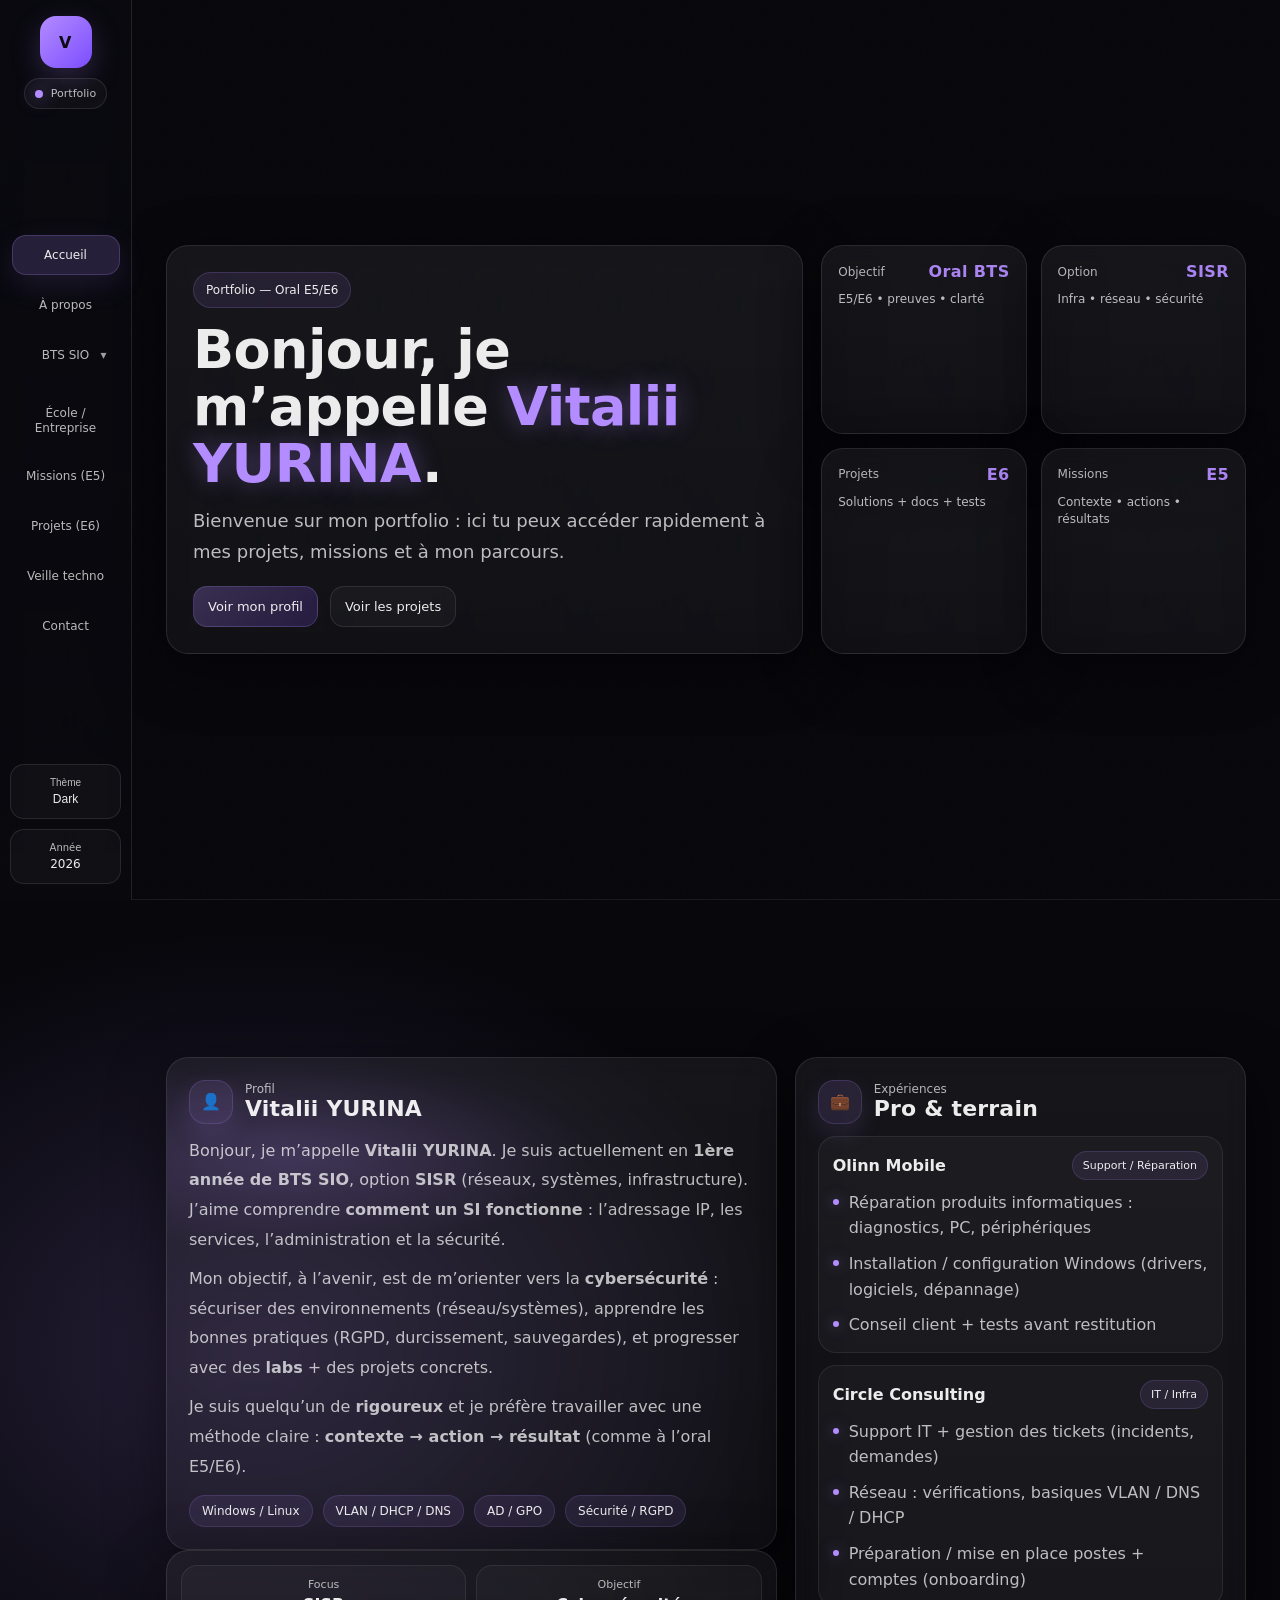
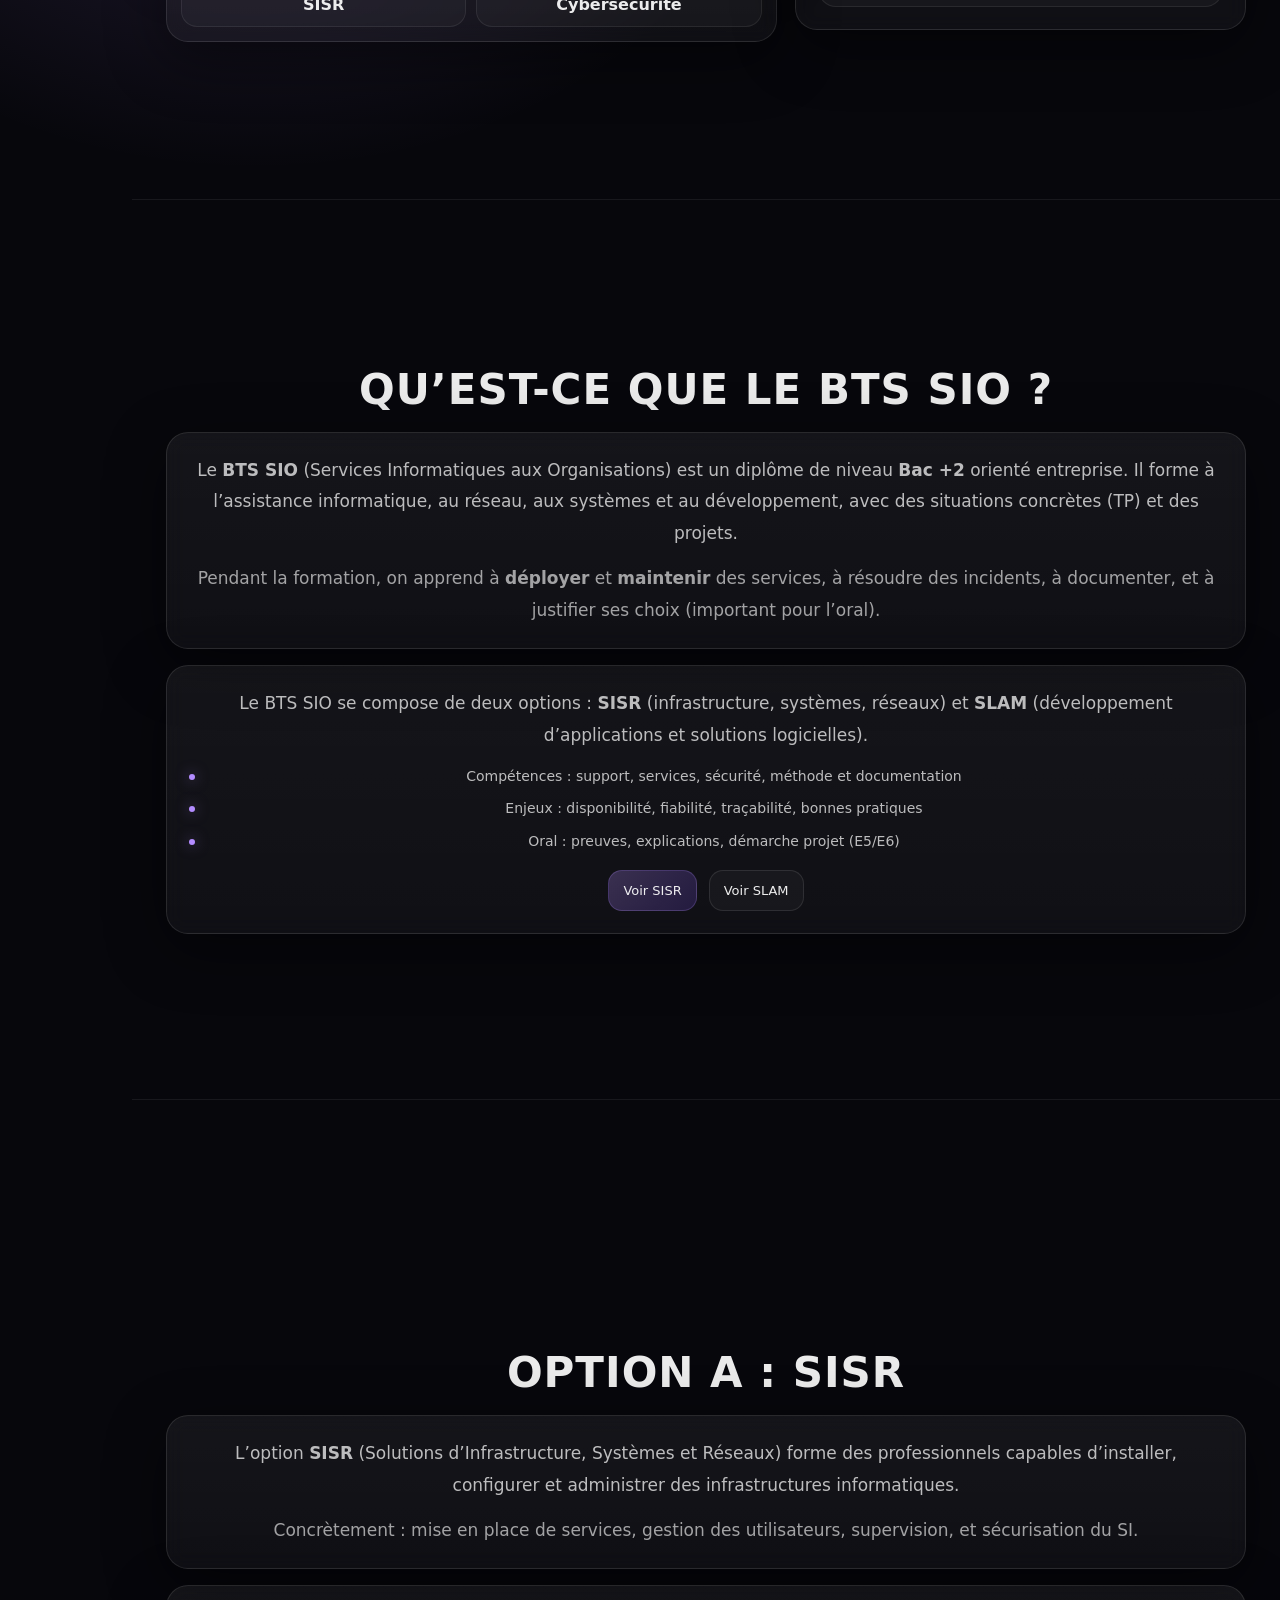
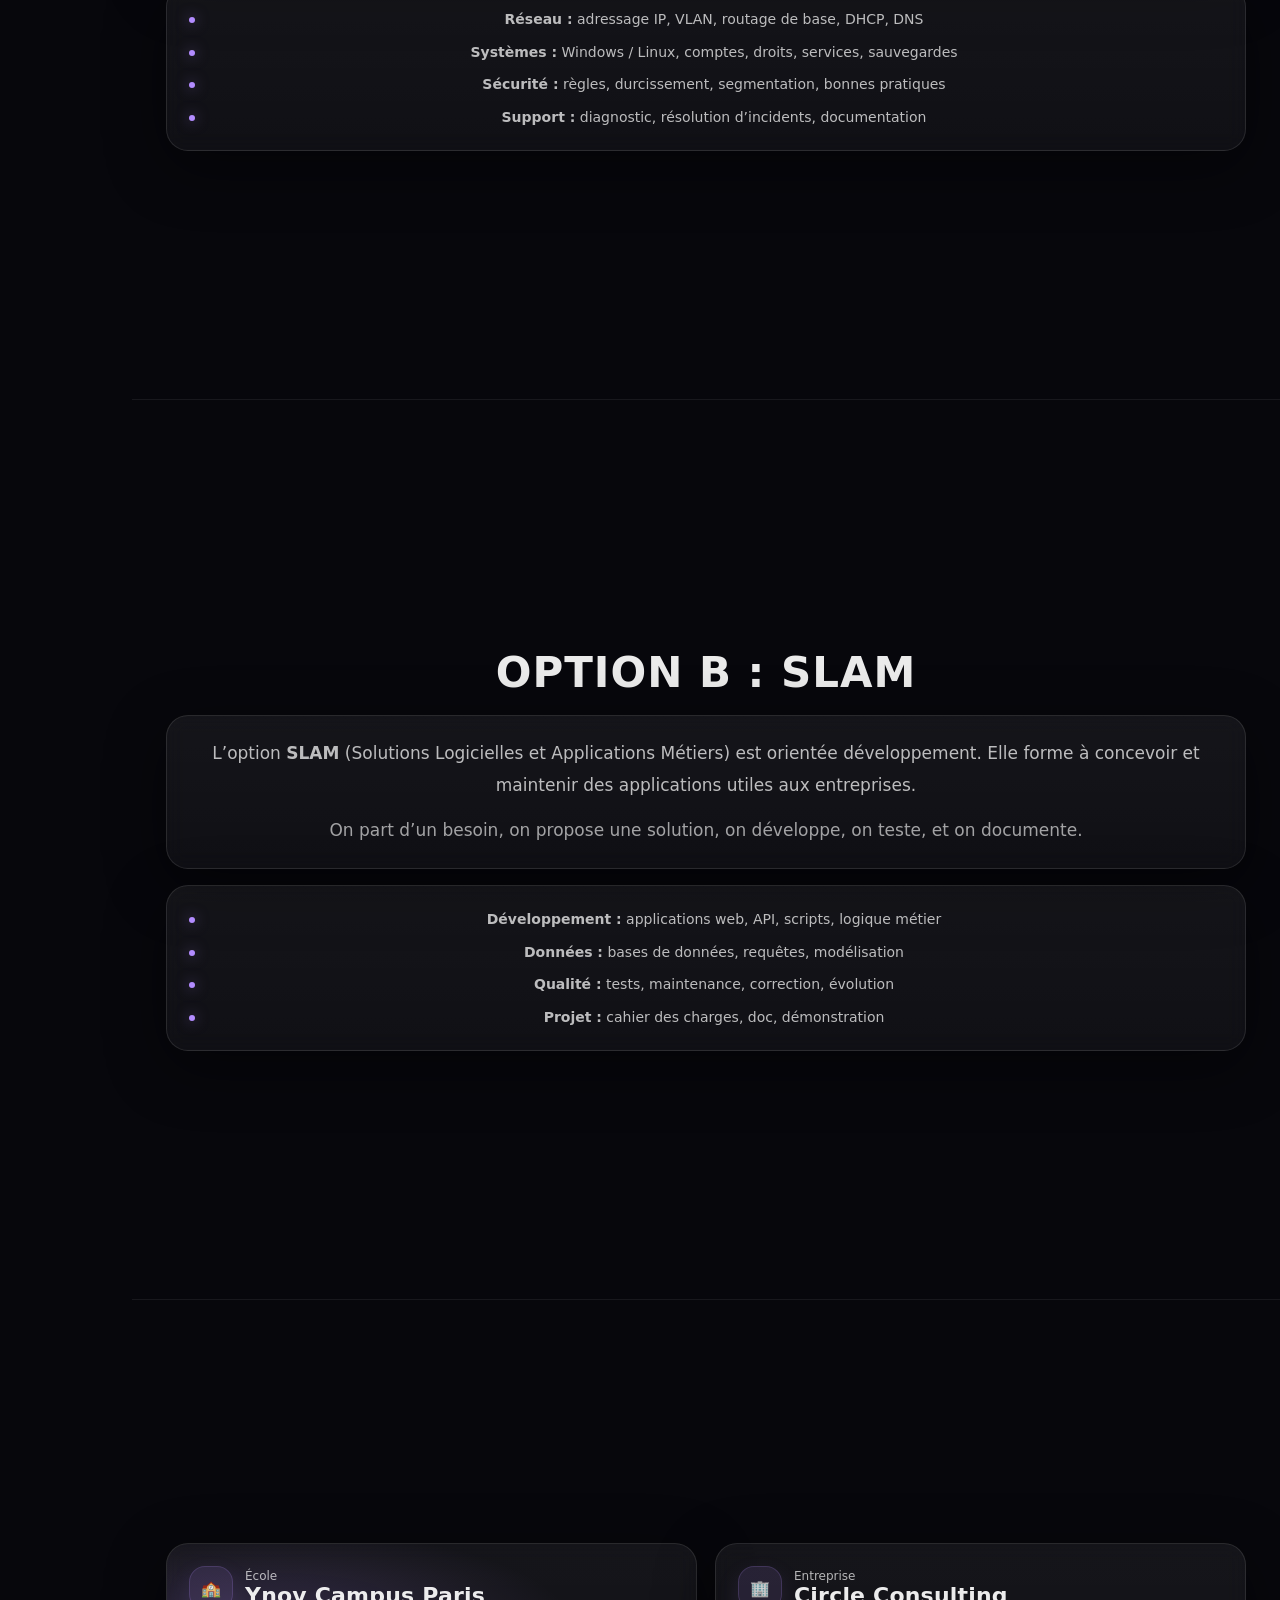
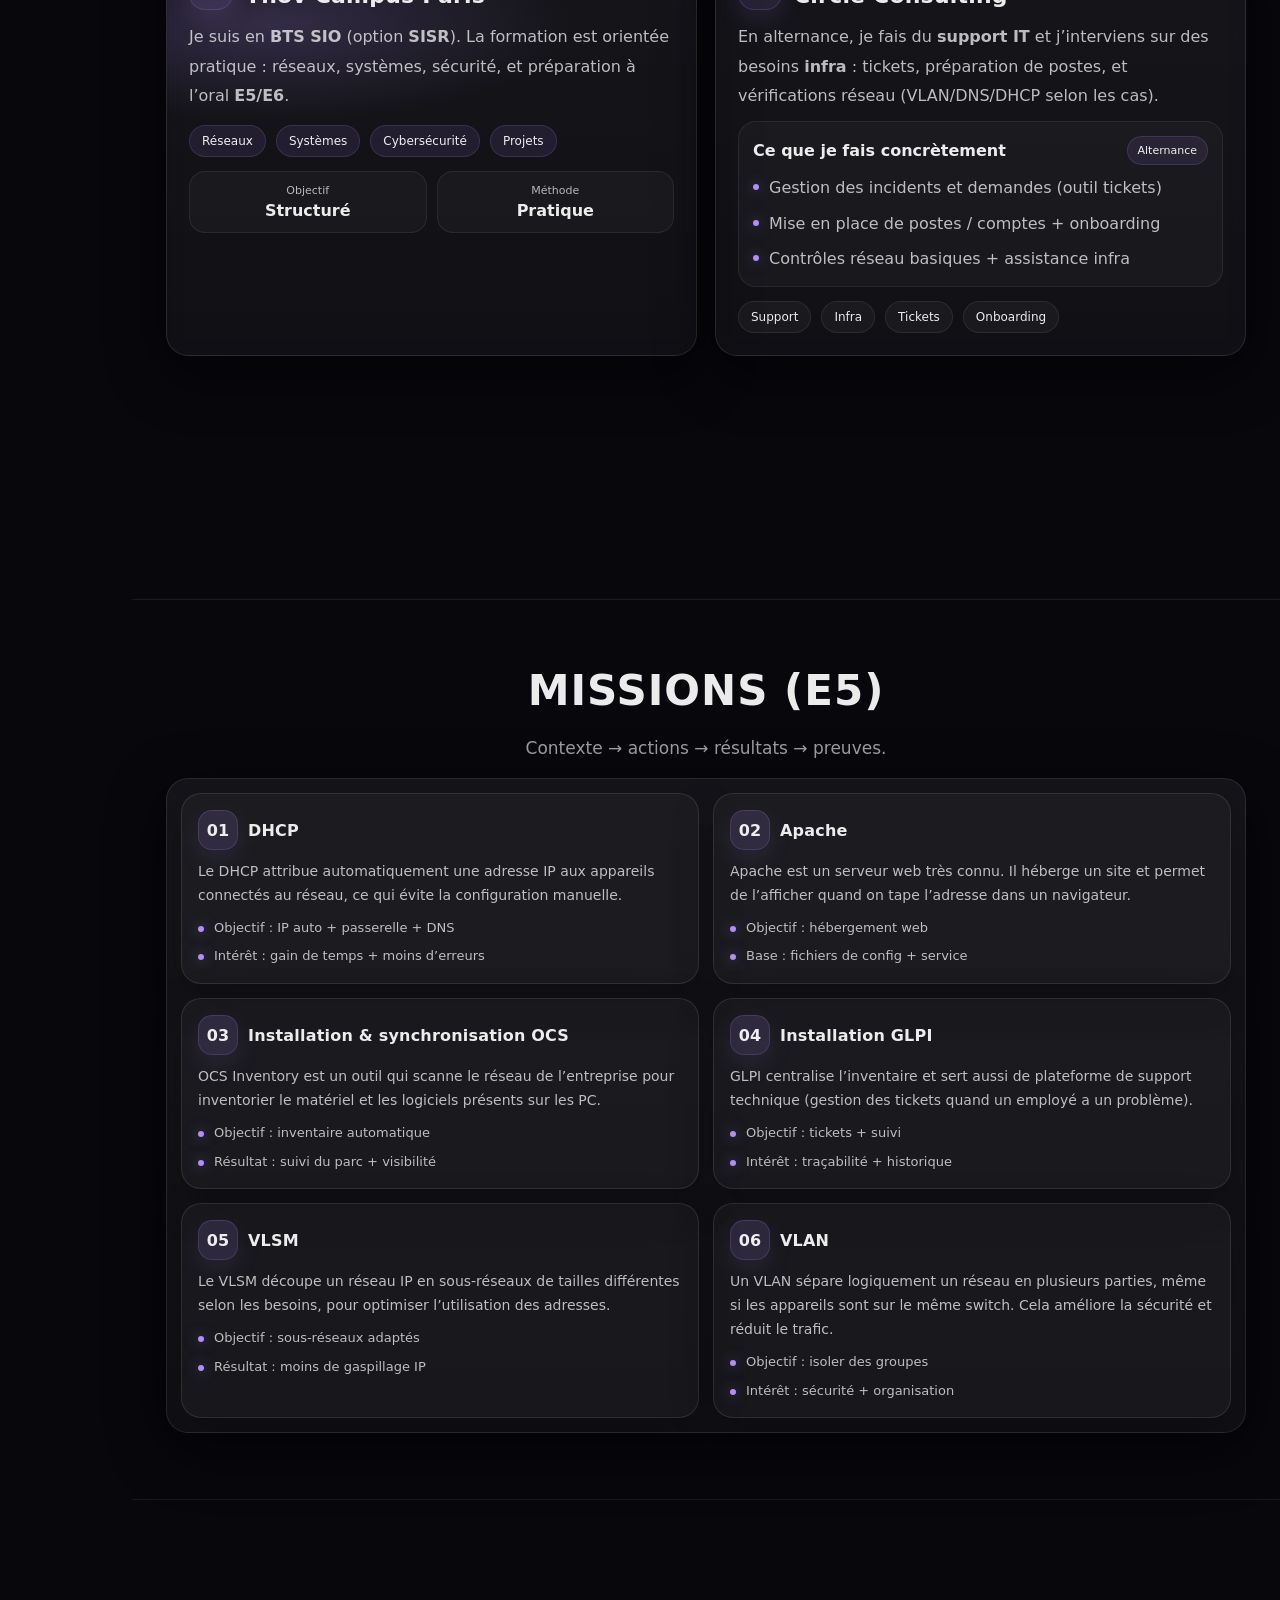
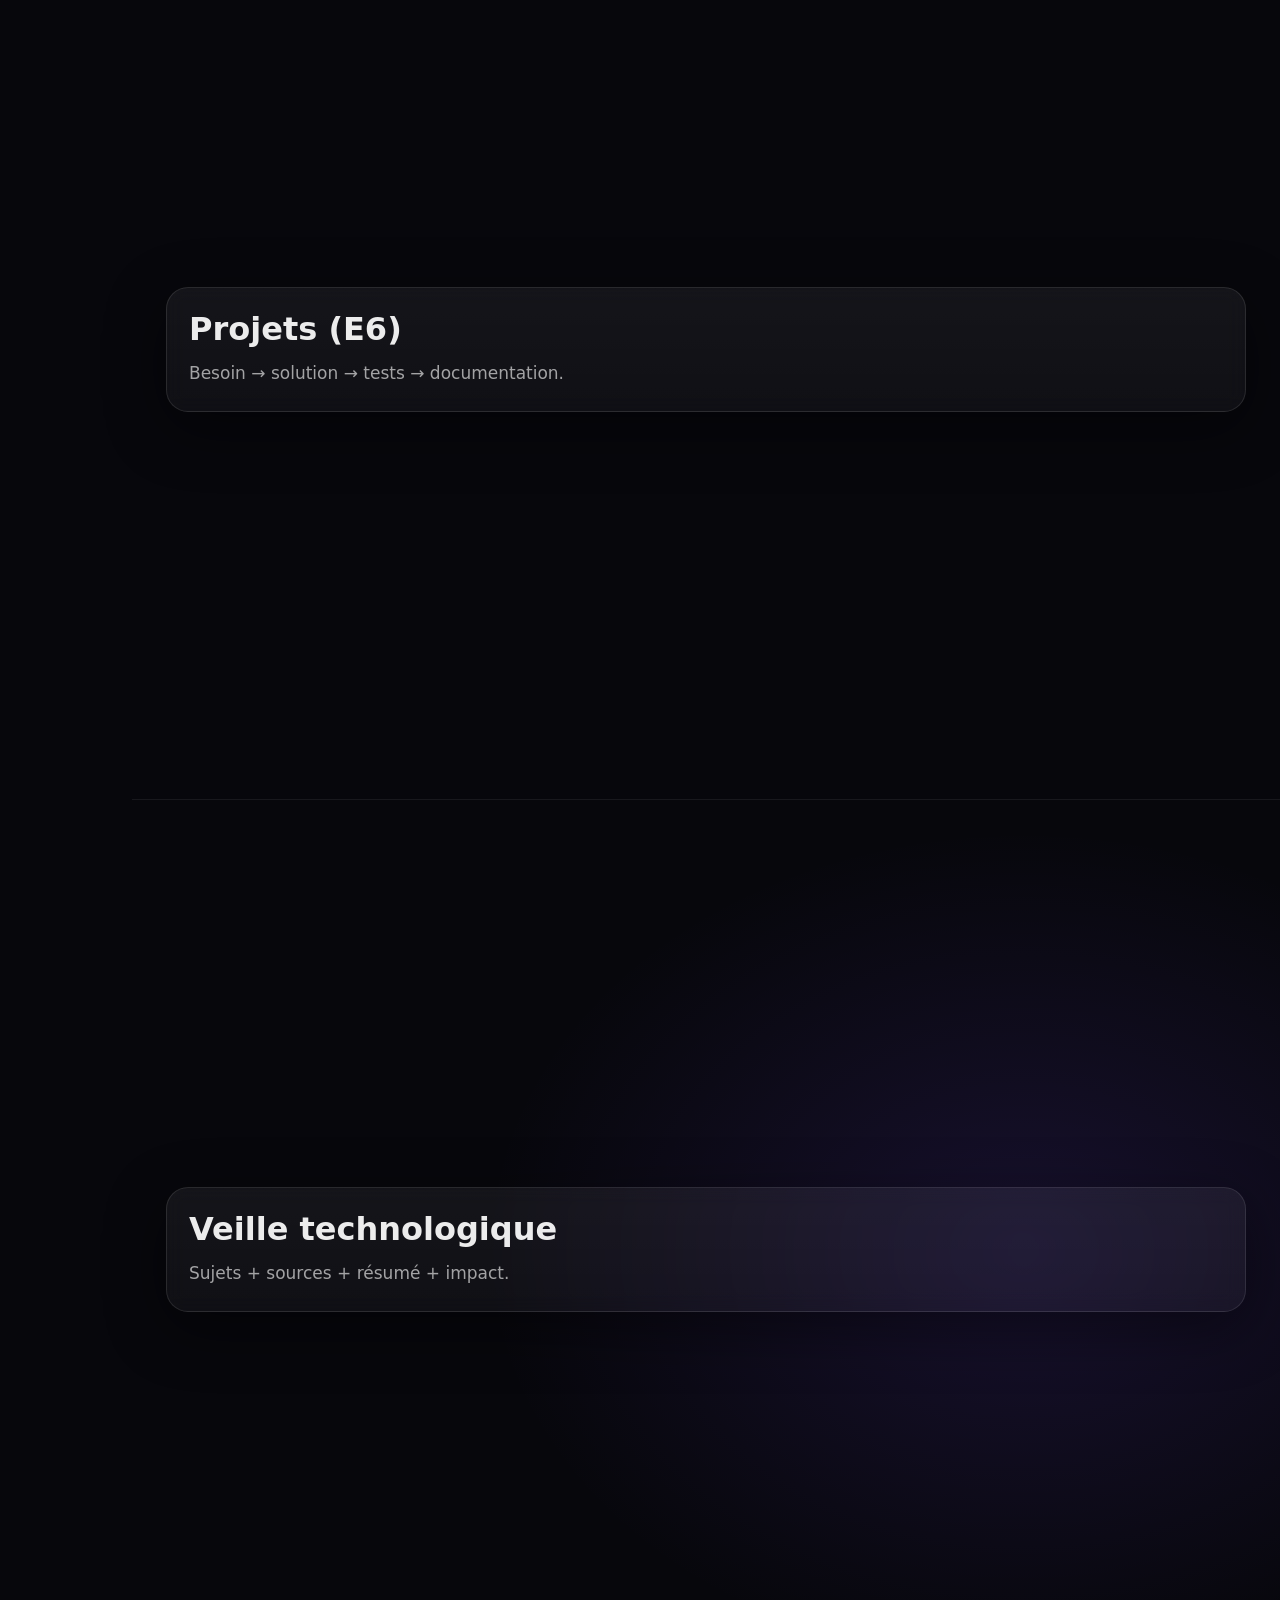
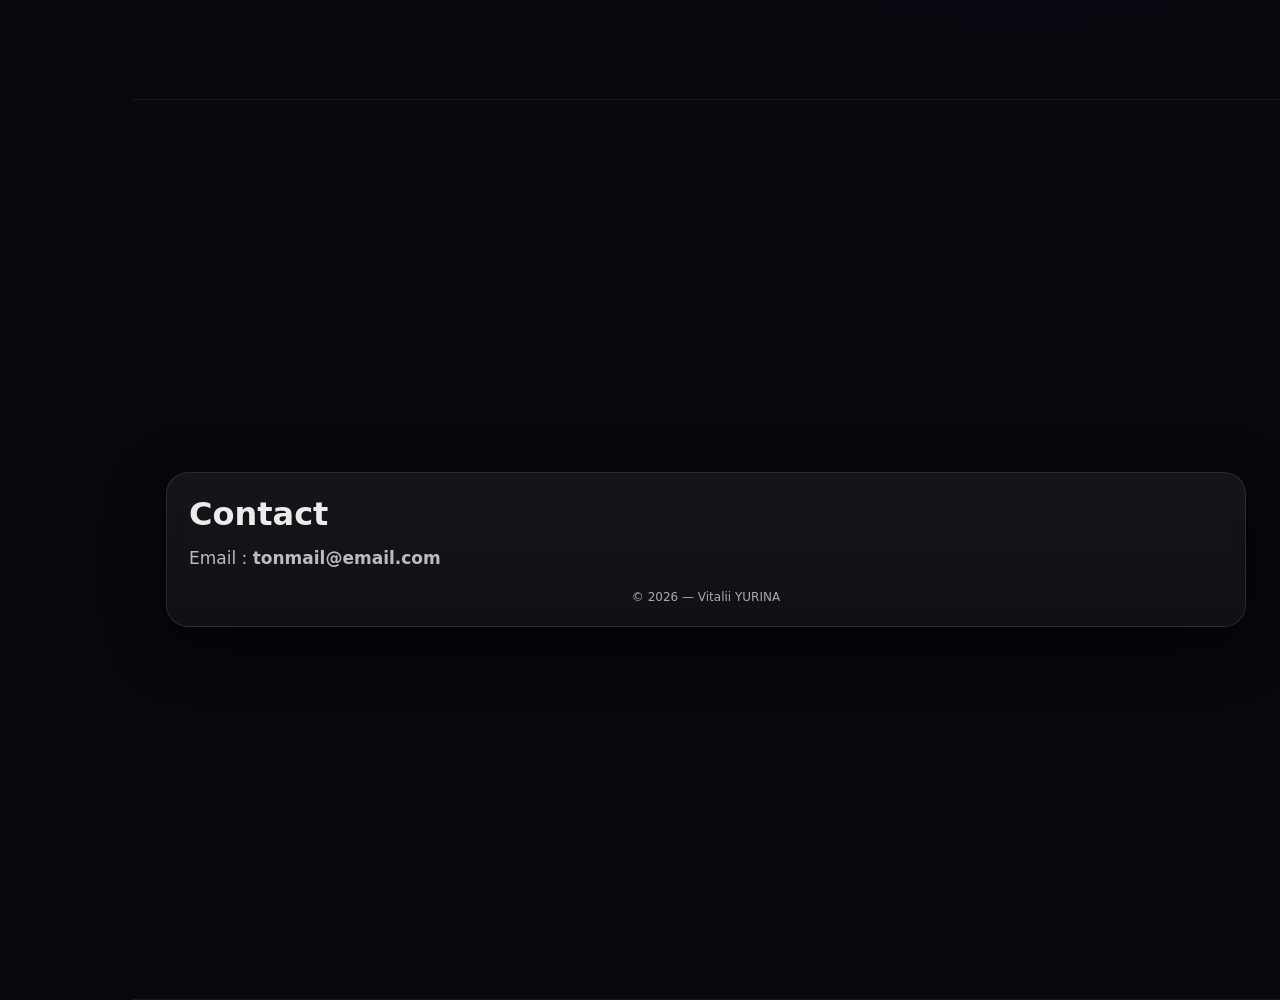
==== index.html @ d9e07480 "Add files via upload" ====
<!DOCTYPE html>
<html lang="fr">
<head>
  <meta charset="UTF-8" />
  <meta name="viewport" content="width=device-width, initial-scale=1.0" />
  <title>Portfolio — Vitalii YURINA</title>
  <link rel="stylesheet" href="style.css" />
</head>

<body>
  <div class="bg-grid"></div>
  <div class="noise"></div>
  <div id="spot" aria-hidden="true"></div>

  <aside class="sidebar">
    <div class="side-top">
      <div class="avatar" title="Vitalii">V</div>

      <div class="status" title="Site actif">
        <span class="dot dot-blink"></span>
        <span class="txt">Portfolio</span>
      </div>
    </div>

    <nav class="menu">
      <a class="nav-link active" href="#accueil">Accueil</a>
      <a class="nav-link" href="#apropos">À propos</a>

      <a class="nav-link nav-bts" href="#bts" id="btsLink" aria-expanded="false">
        <span class="nav-bts-text">BTS SIO</span>
        <span class="chev" aria-hidden="true">▾</span>
      </a>

      <div class="submenu" id="btsSub" aria-hidden="true">
        <a class="nav-link sub-link" href="#sisr">SISR</a>
        <a class="nav-link sub-link" href="#slam">SLAM</a>
      </div>

      <a class="nav-link" href="#ecole">École / Entreprise</a>
      <a class="nav-link" href="#missions">Missions (E5)</a>
      <a class="nav-link" href="#projets">Projets (E6)</a>
      <a class="nav-link" href="#veille">Veille techno</a>
      <a class="nav-link" href="#contact">Contact</a>
    </nav>

    <div class="side-bottom">
      <button class="mini mini-btn" id="themeToggle" type="button" aria-pressed="false">
        <div class="mini-title">Thème</div>
        <div class="mini-value" id="themeLabel">Dark</div>
      </button>

      <div class="mini">
        <div class="mini-title">Année</div>
        <div class="mini-value"><span id="year"></span></div>
      </div>
    </div>
  </aside>

  <main class="main">

    <section id="accueil" class="section hero">
      <div class="container">
        <div class="hero-card glass">
          <div class="badge">Portfolio — Oral E5/E6</div>

          <h1>Bonjour, je m’appelle <span class="neon">Vitalii YURINA</span>.</h1>

          <p class="lead">
            Bienvenue sur mon portfolio : ici tu peux accéder rapidement à mes projets, missions
            et à mon parcours.
          </p>

          <div class="cta">
            <a class="btn primary" href="#apropos">Voir mon profil</a>
            <a class="btn" href="#projets">Voir les projets</a>
          </div>
        </div>

        <div class="hero-panels">
          <div class="panel glass">
            <div class="panel-top">
              <div class="panel-k">Objectif</div>
              <div class="panel-v neon-soft">Oral BTS</div>
            </div>
            <div class="panel-desc">E5/E6 • preuves • clarté</div>
          </div>

          <div class="panel glass">
            <div class="panel-top">
              <div class="panel-k">Option</div>
              <div class="panel-v neon-soft">SISR</div>
            </div>
            <div class="panel-desc">Infra • réseau • sécurité</div>
          </div>

          <div class="panel glass">
            <div class="panel-top">
              <div class="panel-k">Projets</div>
              <div class="panel-v neon-soft">E6</div>
            </div>
            <div class="panel-desc">Solutions + docs + tests</div>
          </div>

          <div class="panel glass">
            <div class="panel-top">
              <div class="panel-k">Missions</div>
              <div class="panel-v neon-soft">E5</div>
            </div>
            <div class="panel-desc">Contexte • actions • résultats</div>
          </div>
        </div>
      </div>
    </section>

    <!-- À PROPOS -->
    <section id="apropos" class="section">
      <div class="container">
        <div class="about-grid">

          <!-- ✅ PROFIL (plus complet) -->
          <div class="about-left">
            <div class="glass card card-hero">
              <div class="card-top">
                <div class="card-icon">👤</div>
                <div>
                  <div class="card-k">Profil</div>
                  <div class="card-v">Vitalii YURINA</div>
                </div>
              </div>

              <p class="about-text">
                Bonjour, je m’appelle <strong>Vitalii YURINA</strong>. Je suis actuellement en
                <strong>1ère année de BTS SIO</strong>, option <strong>SISR</strong> (réseaux, systèmes, infrastructure).
                J’aime comprendre <strong>comment un SI fonctionne</strong> : l’adressage IP, les services, l’administration
                et la sécurité.
              </p>

              <p class="about-text">
                Mon objectif, à l’avenir, est de m’orienter vers la <strong>cybersécurité</strong> :
                sécuriser des environnements (réseau/systèmes), apprendre les bonnes pratiques (RGPD, durcissement, sauvegardes),
                et progresser avec des <strong>labs</strong> + des projets concrets.
              </p>

              <p class="about-text">
                Je suis quelqu’un de <strong>rigoureux</strong> et je préfère travailler avec une méthode claire :
                <strong>contexte → action → résultat</strong> (comme à l’oral E5/E6).
              </p>

              <div class="tags tags-strong">
                <span class="tag">Windows / Linux</span>
                <span class="tag">VLAN / DHCP / DNS</span>
                <span class="tag">AD / GPO</span>
                <span class="tag">Sécurité / RGPD</span>
              </div>
            </div>

            <div class="glass card card-mini">
              <div class="mini-row two">
                <div class="mini-pill">
                  <div class="mini-k">Focus</div>
                  <div class="mini-v">SISR</div>
                </div>
                <div class="mini-pill">
                  <div class="mini-k">Objectif</div>
                  <div class="mini-v">Cybersécurité</div>
                </div>
              </div>
            </div>
          </div>

          <!-- ✅ EXPÉRIENCES (ne pas toucher) -->
          <div class="about-right">
            <div class="glass card">
              <div class="card-top">
                <div class="card-icon">💼</div>
                <div>
                  <div class="card-k">Expériences</div>
                  <div class="card-v">Pro & terrain</div>
                </div>
              </div>

              <div class="xp2">
                <div class="xp2-head">
                  <div class="xp2-title">Olinn Mobile</div>
                  <div class="xp2-badge">Support / Réparation</div>
                </div>
                <ul class="xp2-list">
                  <li>Réparation produits informatiques : diagnostics, PC, périphériques</li>
                  <li>Installation / configuration Windows (drivers, logiciels, dépannage)</li>
                  <li>Conseil client + tests avant restitution</li>
                </ul>
              </div>

              <div class="xp2 sep">
                <div class="xp2-head">
                  <div class="xp2-title">Circle Consulting</div>
                  <div class="xp2-badge">IT / Infra</div>
                </div>
                <ul class="xp2-list">
                  <li>Support IT + gestion des tickets (incidents, demandes)</li>
                  <li>Réseau : vérifications, basiques VLAN / DNS / DHCP</li>
                  <li>Préparation / mise en place postes + comptes (onboarding)</li>
                </ul>
              </div>
            </div>
          </div>

        </div>
      </div>
    </section>

    <!-- BTS -->
    <section id="bts" class="section">
      <div class="container center">
        <h2 class="big-title">Qu’est-ce que le BTS SIO ?</h2>

        <div class="stack">
          <div class="glass card">
            <p>
              Le <strong>BTS SIO</strong> (Services Informatiques aux Organisations) est un diplôme de niveau
              <strong>Bac +2</strong> orienté entreprise. Il forme à l’assistance informatique, au réseau,
              aux systèmes et au développement, avec des situations concrètes (TP) et des projets.
            </p>
            <p class="muted mt">
              Pendant la formation, on apprend à <strong>déployer</strong> et <strong>maintenir</strong> des services,
              à résoudre des incidents, à documenter, et à justifier ses choix (important pour l’oral).
            </p>
          </div>

          <div class="glass card">
            <p>
              Le BTS SIO se compose de deux options :
              <strong>SISR</strong> (infrastructure, systèmes, réseaux) et <strong>SLAM</strong>
              (développement d’applications et solutions logicielles).
            </p>

            <ul class="info-list mt">
              <li>Compétences : support, services, sécurité, méthode et documentation</li>
              <li>Enjeux : disponibilité, fiabilité, traçabilité, bonnes pratiques</li>
              <li>Oral : preuves, explications, démarche projet (E5/E6)</li>
            </ul>

            <div class="cta center-cta">
              <a class="btn primary" href="#sisr">Voir SISR</a>
              <a class="btn" href="#slam">Voir SLAM</a>
            </div>
          </div>
        </div>
      </div>
    </section>

    <!-- SISR -->
    <section id="sisr" class="section">
      <div class="container center">
        <h2 class="big-title">Option A : SISR</h2>

        <div class="stack">
          <div class="glass card center">
            <p>
              L’option <strong>SISR</strong> (Solutions d’Infrastructure, Systèmes et Réseaux) forme des professionnels
              capables d’installer, configurer et administrer des infrastructures informatiques.
            </p>
            <p class="muted mt">
              Concrètement : mise en place de services, gestion des utilisateurs, supervision, et sécurisation du SI.
            </p>
          </div>

          <div class="glass card">
            <ul class="info-list">
              <li><strong>Réseau :</strong> adressage IP, VLAN, routage de base, DHCP, DNS</li>
              <li><strong>Systèmes :</strong> Windows / Linux, comptes, droits, services, sauvegardes</li>
              <li><strong>Sécurité :</strong> règles, durcissement, segmentation, bonnes pratiques</li>
              <li><strong>Support :</strong> diagnostic, résolution d’incidents, documentation</li>
            </ul>
          </div>
        </div>
      </div>
    </section>

    <!-- SLAM -->
    <section id="slam" class="section">
      <div class="container center">
        <h2 class="big-title">Option B : SLAM</h2>

        <div class="stack">
          <div class="glass card center">
            <p>
              L’option <strong>SLAM</strong> (Solutions Logicielles et Applications Métiers) est orientée développement.
              Elle forme à concevoir et maintenir des applications utiles aux entreprises.
            </p>
            <p class="muted mt">
              On part d’un besoin, on propose une solution, on développe, on teste, et on documente.
            </p>
          </div>

          <div class="glass card">
            <ul class="info-list">
              <li><strong>Développement :</strong> applications web, API, scripts, logique métier</li>
              <li><strong>Données :</strong> bases de données, requêtes, modélisation</li>
              <li><strong>Qualité :</strong> tests, maintenance, correction, évolution</li>
              <li><strong>Projet :</strong> cahier des charges, doc, démonstration</li>
            </ul>
          </div>
        </div>
      </div>
    </section>

    <!-- ÉCOLE / ENTREPRISE -->
    <section id="ecole" class="section">
      <div class="container">
        <div class="split-grid">

          <div class="glass card card-hero">
            <div class="card-top">
              <div class="card-icon">🏫</div>
              <div>
                <div class="card-k">École</div>
                <div class="card-v">Ynov Campus Paris</div>
              </div>
            </div>

            <p class="about-text">
              Je suis en <strong>BTS SIO</strong> (option <strong>SISR</strong>). La formation est orientée
              pratique : réseaux, systèmes, sécurité, et préparation à l’oral <strong>E5/E6</strong>.
            </p>

            <div class="tags tags-strong">
              <span class="tag">Réseaux</span>
              <span class="tag">Systèmes</span>
              <span class="tag">Cybersécurité</span>
              <span class="tag">Projets</span>
            </div>

            <div class="mini-row two mt">
              <div class="mini-pill">
                <div class="mini-k">Objectif</div>
                <div class="mini-v">Structuré</div>
              </div>
              <div class="mini-pill">
                <div class="mini-k">Méthode</div>
                <div class="mini-v">Pratique</div>
              </div>
            </div>
          </div>

          <div class="glass card">
            <div class="card-top">
              <div class="card-icon">🏢</div>
              <div>
                <div class="card-k">Entreprise</div>
                <div class="card-v">Circle Consulting</div>
              </div>
            </div>

            <p class="about-text">
              En alternance, je fais du <strong>support IT</strong> et j’interviens sur des besoins
              <strong>infra</strong> : tickets, préparation de postes, et vérifications réseau
              (VLAN/DNS/DHCP selon les cas).
            </p>

            <div class="xp2">
              <div class="xp2-head">
                <div class="xp2-title">Ce que je fais concrètement</div>
                <div class="xp2-badge">Alternance</div>
              </div>
              <ul class="xp2-list">
                <li>Gestion des incidents et demandes (outil tickets)</li>
                <li>Mise en place de postes / comptes + onboarding</li>
                <li>Contrôles réseau basiques + assistance infra</li>
              </ul>
            </div>

            <div class="tags mt tags-soft">
              <span class="tag">Support</span>
              <span class="tag">Infra</span>
              <span class="tag">Tickets</span>
              <span class="tag">Onboarding</span>
            </div>
          </div>

        </div>
      </div>
    </section>

    <!-- MISSIONS -->
    <section id="missions" class="section">
      <div class="container">
        <div class="missions-head center">
          <h2 class="big-title">Missions (E5)</h2>
          <p class="muted">Contexte → actions → résultats → preuves.</p>
        </div>

        <div class="missions-wrap glass">
          <div class="missions-grid">

            <article class="mission-card">
              <div class="mission-top">
                <div class="mission-num">01</div>
                <div class="mission-title">DHCP</div>
              </div>
              <p class="mission-text">
                Le DHCP attribue automatiquement une adresse IP aux appareils connectés au réseau,
                ce qui évite la configuration manuelle.
              </p>
              <ul class="mission-list">
                <li>Objectif : IP auto + passerelle + DNS</li>
                <li>Intérêt : gain de temps + moins d’erreurs</li>
              </ul>
            </article>

            <article class="mission-card">
              <div class="mission-top">
                <div class="mission-num">02</div>
                <div class="mission-title">Apache</div>
              </div>
              <p class="mission-text">
                Apache est un serveur web très connu. Il héberge un site et permet de l’afficher
                quand on tape l’adresse dans un navigateur.
              </p>
              <ul class="mission-list">
                <li>Objectif : hébergement web</li>
                <li>Base : fichiers de config + service</li>
              </ul>
            </article>

            <article class="mission-card">
              <div class="mission-top">
                <div class="mission-num">03</div>
                <div class="mission-title">Installation & synchronisation OCS</div>
              </div>
              <p class="mission-text">
                OCS Inventory est un outil qui scanne le réseau de l’entreprise pour inventorier
                le matériel et les logiciels présents sur les PC.
              </p>
              <ul class="mission-list">
                <li>Objectif : inventaire automatique</li>
                <li>Résultat : suivi du parc + visibilité</li>
              </ul>
            </article>

            <article class="mission-card">
              <div class="mission-top">
                <div class="mission-num">04</div>
                <div class="mission-title">Installation GLPI</div>
              </div>
              <p class="mission-text">
                GLPI centralise l’inventaire et sert aussi de plateforme de support technique
                (gestion des tickets quand un employé a un problème).
              </p>
              <ul class="mission-list">
                <li>Objectif : tickets + suivi</li>
                <li>Intérêt : traçabilité + historique</li>
              </ul>
            </article>

            <article class="mission-card">
              <div class="mission-top">
                <div class="mission-num">05</div>
                <div class="mission-title">VLSM</div>
              </div>
              <p class="mission-text">
                Le VLSM découpe un réseau IP en sous-réseaux de tailles différentes selon les besoins,
                pour optimiser l’utilisation des adresses.
              </p>
              <ul class="mission-list">
                <li>Objectif : sous-réseaux adaptés</li>
                <li>Résultat : moins de gaspillage IP</li>
              </ul>
            </article>

            <article class="mission-card">
              <div class="mission-top">
                <div class="mission-num">06</div>
                <div class="mission-title">VLAN</div>
              </div>
              <p class="mission-text">
                Un VLAN sépare logiquement un réseau en plusieurs parties, même si les appareils sont
                sur le même switch. Cela améliore la sécurité et réduit le trafic.
              </p>
              <ul class="mission-list">
                <li>Objectif : isoler des groupes</li>
                <li>Intérêt : sécurité + organisation</li>
              </ul>
            </article>

          </div>
        </div>
      </div>
    </section>

    <section id="projets" class="section">
      <div class="container">
        <div class="glass card">
          <h2>Projets (E6)</h2>
          <p class="muted">Besoin → solution → tests → documentation.</p>
        </div>
      </div>
    </section>

    <section id="veille" class="section">
      <div class="container">
        <div class="glass card">
          <h2>Veille technologique</h2>
          <p class="muted">Sujets + sources + résumé + impact.</p>
        </div>
      </div>
    </section>

    <section id="contact" class="section">
      <div class="container">
        <div class="glass card">
          <h2>Contact</h2>
          <p>Email : <strong>tonmail@email.com</strong></p>
          <div class="footer">© <span id="year2"></span> — Vitalii YURINA</div>
        </div>
      </div>
    </section>

  </main>

  <script src="script.js"></script>
</body>
</html>
---- style.css ----
:root{
  --bg:#07070c;
  --panel: rgba(255,255,255,.06);
  --panel2: rgba(255,255,255,.04);
  --text: rgba(255,255,255,.92);
  --muted: rgba(255,255,255,.72);
  --violet:#b38cff;
  --violet2:#7c4dff;
  --shadow: 0 16px 60px rgba(0,0,0,.45);
}

body.light{
  --bg:#f6f6fb;
  --panel: rgba(0,0,0,.06);
  --panel2: rgba(0,0,0,.04);
  --text: rgba(0,0,0,.88);
  --muted: rgba(0,0,0,.65);
  --shadow: 0 16px 60px rgba(0,0,0,.12);
}

*{ box-sizing:border-box; margin:0; padding:0; }
html{ scroll-behavior:smooth; }

body{
  font-family: ui-sans-serif, system-ui, -apple-system, Segoe UI, Roboto, Arial, sans-serif;
  background:
    radial-gradient(900px 700px at 20% 15%, rgba(179,140,255,.18), transparent 60%),
    radial-gradient(900px 700px at 80% 85%, rgba(124,77,255,.14), transparent 60%),
    var(--bg);
  color: var(--text);
  overflow-x:hidden;
}

.bg-grid{
  position:fixed; inset:0;
  background-image:
    linear-gradient(to right, rgba(255,255,255,.06) 1px, transparent 1px),
    linear-gradient(to bottom, rgba(255,255,255,.06) 1px, transparent 1px);
  background-size: 80px 80px;
  opacity:.08;
  pointer-events:none;
  z-index:0;
}
body.light .bg-grid{ opacity:.10; }

.noise{
  position:fixed; inset:0;
  background: url("data:image/svg+xml,%3Csvg xmlns='http://www.w3.org/2000/svg' width='120' height='120'%3E%3Cfilter id='n'%3E%3CfeTurbulence type='fractalNoise' baseFrequency='.8' numOctaves='2' stitchTiles='stitch'/%3E%3C/filter%3E%3Crect width='120' height='120' filter='url(%23n)' opacity='.25'/%3E%3C/svg%3E");
  opacity:.06;
  mix-blend-mode: overlay;
  pointer-events:none;
  z-index:1;
}

#spot{
  position:fixed;
  width:180px; height:180px;
  border-radius:50%;
  pointer-events:none;
  opacity:0;
  transform: translate(-9999px,-9999px);
  background: radial-gradient(circle,
    rgba(179,140,255,.28) 0%,
    rgba(179,140,255,.12) 35%,
    rgba(179,140,255,0) 70%
  );
  filter: blur(2px);
  mix-blend-mode: screen;
  z-index:5;
}
body.light #spot{ mix-blend-mode: multiply; opacity:.9; }

.sidebar{
  position:fixed; left:0; top:0;
  width:132px; height:100vh;
  border-right:1px solid rgba(255,255,255,.10);
  background: linear-gradient(180deg, rgba(10,10,16,.80), rgba(10,10,16,.55));
  backdrop-filter: blur(10px);
  z-index:10;
  display:flex;
  flex-direction:column;
  justify-content:space-between;
  padding:16px 10px;
}
body.light .sidebar{
  border-right:1px solid rgba(0,0,0,.12);
  background: linear-gradient(180deg, rgba(255,255,255,.82), rgba(255,255,255,.65));
}

.side-top{
  display:flex;
  flex-direction:column;
  align-items:center;
  gap:10px;
}

.avatar{
  width:52px; height:52px;
  border-radius:16px;
  display:flex;
  align-items:center;
  justify-content:center;
  font-weight:900;
  letter-spacing:.5px;
  color:#0b0b10;
  background: linear-gradient(135deg, var(--violet), var(--violet2));
  box-shadow: 0 10px 30px rgba(179,140,255,.22);
}

.status{
  display:flex;
  align-items:center;
  gap:8px;
  font-size:11px;
  color: var(--muted);
  padding:8px 10px;
  border:1px solid rgba(255,255,255,.10);
  background: rgba(255,255,255,.03);
  border-radius: 999px;
}

.dot{ width:8px; height:8px; border-radius:50%; background: var(--violet); box-shadow: 0 0 18px rgba(179,140,255,.8); }
.dot-blink{ animation: blink 1.15s infinite ease-in-out; }
@keyframes blink{
  0%,100%{ opacity: .25; transform: scale(.92); }
  50%{ opacity: 1; transform: scale(1.08); }
}

.menu{
  display:flex;
  flex-direction:column;
  align-items:center;
  gap:10px;
  margin-top:8px;
}

.nav-link{
  width:108px;
  min-height:40px;
  border-radius:14px;
  border:1px solid transparent;
  background: transparent;
  color: var(--muted);
  text-decoration:none;
  display:flex;
  align-items:center;
  justify-content:center;
  text-align:center;
  padding:10px 8px;
  font-size:12px;
  line-height:1.2;
  cursor:pointer;
  transition: .18s ease;
}

.nav-link:hover{
  background: rgba(255,255,255,.04);
  border-color: rgba(255,255,255,.10);
}

.nav-link.active{
  background: rgba(179,140,255,.18);
  border-color: rgba(179,140,255,.22);
  color: var(--text);
  box-shadow: 0 10px 30px rgba(179,140,255,.12);
}

.nav-bts{
  position:relative;
  justify-content:center;
  padding:10px 12px;
}
.nav-bts-text{ width:100%; text-align:center; }
.nav-bts .chev{
  position:absolute;
  right:12px;
  opacity:.85;
  transition: transform .45s ease;
}

.submenu{
  width:100%;
  display:flex;
  flex-direction:column;
  align-items:center;
  gap:10px;

  max-height: 0;
  overflow:hidden;
  opacity: 0;
  transform: translateY(-8px);
  transition: max-height .55s ease, opacity .45s ease, transform .45s ease;
  pointer-events:none;
}
.submenu.open{
  max-height: 120px;
  opacity: 1;
  transform: translateY(0);
  pointer-events:auto;
}

.sub-link{
  width:98px;
  min-height:36px;
  font-size:11px;
  background: rgba(255,255,255,.03);
  border: 1px solid rgba(255,255,255,.08);
  border-radius:14px;
}

.side-bottom{ display:flex; flex-direction:column; gap:10px; }

.mini{
  width:100%;
  border:1px solid rgba(255,255,255,.10);
  background: rgba(255,255,255,.03);
  border-radius:14px;
  padding:12px 10px;
  display:flex;
  flex-direction:column;
  align-items:center;
  justify-content:center;
  text-align:center;
}
.mini-title{ font-size:10px; color: rgba(255,255,255,.72); margin-bottom:4px; }
.mini-value{ font-size:12px; color: var(--text); }

.mini-btn{ cursor:pointer; transition:.18s ease; }
.mini-btn:hover{ border-color: rgba(179,140,255,.24); box-shadow: 0 12px 34px rgba(179,140,255,.10); }

.main{ margin-left:132px; position:relative; z-index:2; }

.section{
  min-height:100vh;
  display:flex;
  align-items:center;
  padding: 0 34px;
  border-bottom: 1px solid rgba(255,255,255,.07);
}

.container{ width: min(1120px, 100%); margin: 0 auto; }

.glass{
  background: linear-gradient(180deg, var(--panel), var(--panel2));
  border: 1px solid rgba(255,255,255,.10);
  border-radius: 22px;
  box-shadow: var(--shadow);
  backdrop-filter: blur(10px);
}

.hero .container{
  display:grid;
  grid-template-columns: 1.2fr .8fr;
  gap: 18px;
  align-items:stretch;
}
.hero-card{ padding: 26px 26px; }

.badge{
  display:inline-flex;
  font-size:12px;
  padding:10px 12px;
  border-radius:999px;
  background: rgba(179,140,255,.10);
  border: 1px solid rgba(179,140,255,.18);
  color: var(--text);
  margin-bottom: 14px;
}

h1{ font-size: 54px; line-height: 1.05; letter-spacing: -0.6px; }
.neon{ color: var(--violet); text-shadow: 0 0 24px rgba(179,140,255,.35); }
.neon-soft{ color: rgba(179,140,255,.95); }

.lead{
  margin-top: 12px;
  font-size: 18px;
  line-height: 1.75;
  color: var(--muted);
  max-width: 70ch;
}

.cta{ display:flex; gap:12px; margin-top: 18px; }
.center-cta{ justify-content:center; }

.btn{
  padding: 12px 14px;
  border-radius: 14px;
  border: 1px solid rgba(255,255,255,.10);
  background: rgba(255,255,255,.03);
  color: var(--text);
  text-decoration:none;
  font-size: 13px;
  transition: .18s ease;
}
.btn.primary{
  background: linear-gradient(135deg, rgba(179,140,255,.25), rgba(124,77,255,.18));
  border-color: rgba(179,140,255,.22);
}

.hero-panels{
  display:grid;
  grid-template-columns: 1fr 1fr;
  gap: 14px;
}
.panel{ padding: 16px 16px; }
.panel-top{ display:flex; justify-content:space-between; align-items:center; gap:10px; }
.panel-k{ font-size:12px; opacity:.75; }
.panel-v{ font-weight:800; letter-spacing:.4px; }
.panel-desc{ margin-top:10px; font-size:12px; color: var(--muted); line-height: 1.45; }

/* ✅ À propos : profil plus grand que expériences */
.about-grid{
  display:grid;
  grid-template-columns: 1.15fr 0.85fr; /* Profil (gauche) + grand */
  gap: 18px;
  align-items:stretch;
}

.card{ padding: 22px 22px; }
.card-hero{ position:relative; overflow:hidden; }
.card-hero:before{
  content:"";
  position:absolute; inset:-2px;
  background: radial-gradient(500px 160px at 20% 20%, rgba(179,140,255,.22), transparent 60%);
  pointer-events:none;
  opacity:.9;
}
.card-mini{ padding: 14px 14px; }

.card-top{
  display:flex;
  align-items:center;
  gap:12px;
  margin-bottom: 12px;
  position:relative;
  z-index:1;
}
.card-icon{
  width:44px; height:44px;
  border-radius:16px;
  display:flex;
  align-items:center;
  justify-content:center;
  background: rgba(179,140,255,.12);
  border: 1px solid rgba(179,140,255,.18);
  box-shadow: 0 10px 24px rgba(179,140,255,.12);
}
.card-k{ font-size:12px; opacity:.75; }
.card-v{ font-size:22px; font-weight:900; letter-spacing:.2px; }

.about-text{
  position:relative;
  z-index:1;
  color: var(--muted);
  font-size: 16px;
  line-height: 1.85;
  margin-top: 10px;
}

.tags{ display:flex; flex-wrap:wrap; gap:10px; margin-top: 14px; position:relative; z-index:1; }
.tags-strong .tag{ background: rgba(179,140,255,.10); border: 1px solid rgba(179,140,255,.16); }
.tags-soft .tag{ background: rgba(255,255,255,.04); border: 1px solid rgba(255,255,255,.08); }
.tag{
  padding: 8px 12px;
  border-radius: 999px;
  font-size: 12px;
  color: var(--text);
  background: rgba(255,255,255,.04);
  border: 1px solid rgba(255,255,255,.08);
}

.mini-row{ display:grid; gap:10px; }
.mini-row.two{ grid-template-columns: 1fr 1fr; }

.mini-pill{
  border-radius: 16px;
  background: rgba(255,255,255,.03);
  border: 1px solid rgba(255,255,255,.08);
  padding: 12px 12px;
  text-align:center;
}
.mini-k{ font-size:11px; opacity:.75; }
.mini-v{ margin-top:4px; font-weight:900; color: var(--text); }

.mt{ margin-top: 14px; }

.xp2{ margin-top: 10px; padding: 14px 14px; border-radius: 18px; background: rgba(255,255,255,.03); border: 1px solid rgba(255,255,255,.08); }
.xp2.sep{ margin-top: 12px; }
.xp2-head{ display:flex; align-items:center; justify-content:space-between; gap:10px; margin-bottom: 10px; }
.xp2-title{ font-weight:900; font-size:16px; }
.xp2-badge{ font-size:11px; padding:7px 10px; border-radius:999px; background: rgba(179,140,255,.10); border: 1px solid rgba(179,140,255,.16); }
.xp2-list{ list-style:none; display:flex; flex-direction:column; gap:10px; color: var(--muted); line-height:1.6; }
.xp2-list li{ position:relative; padding-left: 16px; }
.xp2-list li:before{
  content:""; position:absolute; left:0; top:9px;
  width:6px; height:6px; border-radius:50%;
  background: var(--violet);
  box-shadow: 0 0 14px rgba(179,140,255,.55);
}

.center{ text-align:center; }
.big-title{
  font-size: 42px;
  letter-spacing: 1px;
  text-transform: uppercase;
  margin-bottom: 18px;
}
.stack{ display:flex; flex-direction:column; gap: 16px; }
.muted{ opacity:.85; }
.footer{ margin-top: 16px; opacity:.7; font-size: 12px; text-align:center; }

h2{ font-size: 32px; margin-bottom: 10px; }
p{ color: var(--muted); font-size: 17px; line-height: 1.85; }

/* ✅ Listes propres pour BTS/SISR/SLAM */
.info-list{
  list-style:none;
  display:flex;
  flex-direction:column;
  gap:10px;
  color: var(--muted);
  line-height:1.6;
  font-size: 14px;
}
.info-list li{
  position:relative;
  padding-left: 16px;
}
.info-list li:before{
  content:"";
  position:absolute;
  left:0;
  top:9px;
  width:6px; height:6px;
  border-radius:50%;
  background: var(--violet);
  box-shadow: 0 0 14px rgba(179,140,255,.55);
}

/* ✅ École/Entreprise */
.split-grid{
  display:grid;
  grid-template-columns: 1fr 1fr;
  gap: 18px;
  align-items:stretch;
}

/* ✅ Missions */
.missions-head{ margin-bottom: 14px; }

.missions-wrap{
  padding: 14px;
  border-radius: 22px;
}
.missions-grid{
  display:grid;
  grid-template-columns: 1fr 1fr;
  gap: 14px;
}
.mission-card{
  border-radius: 20px;
  border: 1px solid rgba(255,255,255,.10);
  background: rgba(255,255,255,.03);
  padding: 16px;
  box-shadow: 0 14px 44px rgba(0,0,0,.22);
}
.mission-top{
  display:flex;
  align-items:center;
  gap: 10px;
  margin-bottom: 10px;
}
.mission-num{
  width: 40px; height: 40px;
  border-radius: 14px;
  display:flex;
  align-items:center;
  justify-content:center;
  font-weight: 900;
  color: var(--text);
  background: rgba(179,140,255,.14);
  border: 1px solid rgba(179,140,255,.18);
  box-shadow: 0 10px 24px rgba(179,140,255,.10);
}
.mission-title{
  font-weight: 900;
  letter-spacing: .2px;
  font-size: 16px;
}
.mission-text{
  font-size: 14px;
  line-height: 1.7;
  color: var(--muted);
  margin-bottom: 10px;
}
.mission-list{
  list-style:none;
  display:flex;
  flex-direction:column;
  gap: 8px;
  color: var(--muted);
  line-height: 1.6;
  font-size: 13px;
}
.mission-list li{
  position:relative;
  padding-left: 16px;
}
.mission-list li:before{
  content:"";
  position:absolute;
  left:0;
  top:8px;
  width:6px; height:6px;
  border-radius:50%;
  background: var(--violet);
  box-shadow: 0 0 14px rgba(179,140,255,.55);
}

@media (max-width: 1000px){
  .hero .container{ grid-template-columns: 1fr; }
  .about-grid{ grid-template-columns: 1fr; }
  .split-grid{ grid-template-columns: 1fr; }
  .missions-grid{ grid-template-columns: 1fr; }
}
@media (max-width: 700px){
  #spot{ display:none; }
  .sidebar{ width:110px; }
  .main{ margin-left:110px; }
  .section{ padding: 0 18px; }
  h1{ font-size: 38px; }
  .big-title{ font-size: 28px; }
  .hero-panels{ grid-template-columns: 1fr; }
  .mini-row.two{ grid-template-columns: 1fr; }
}
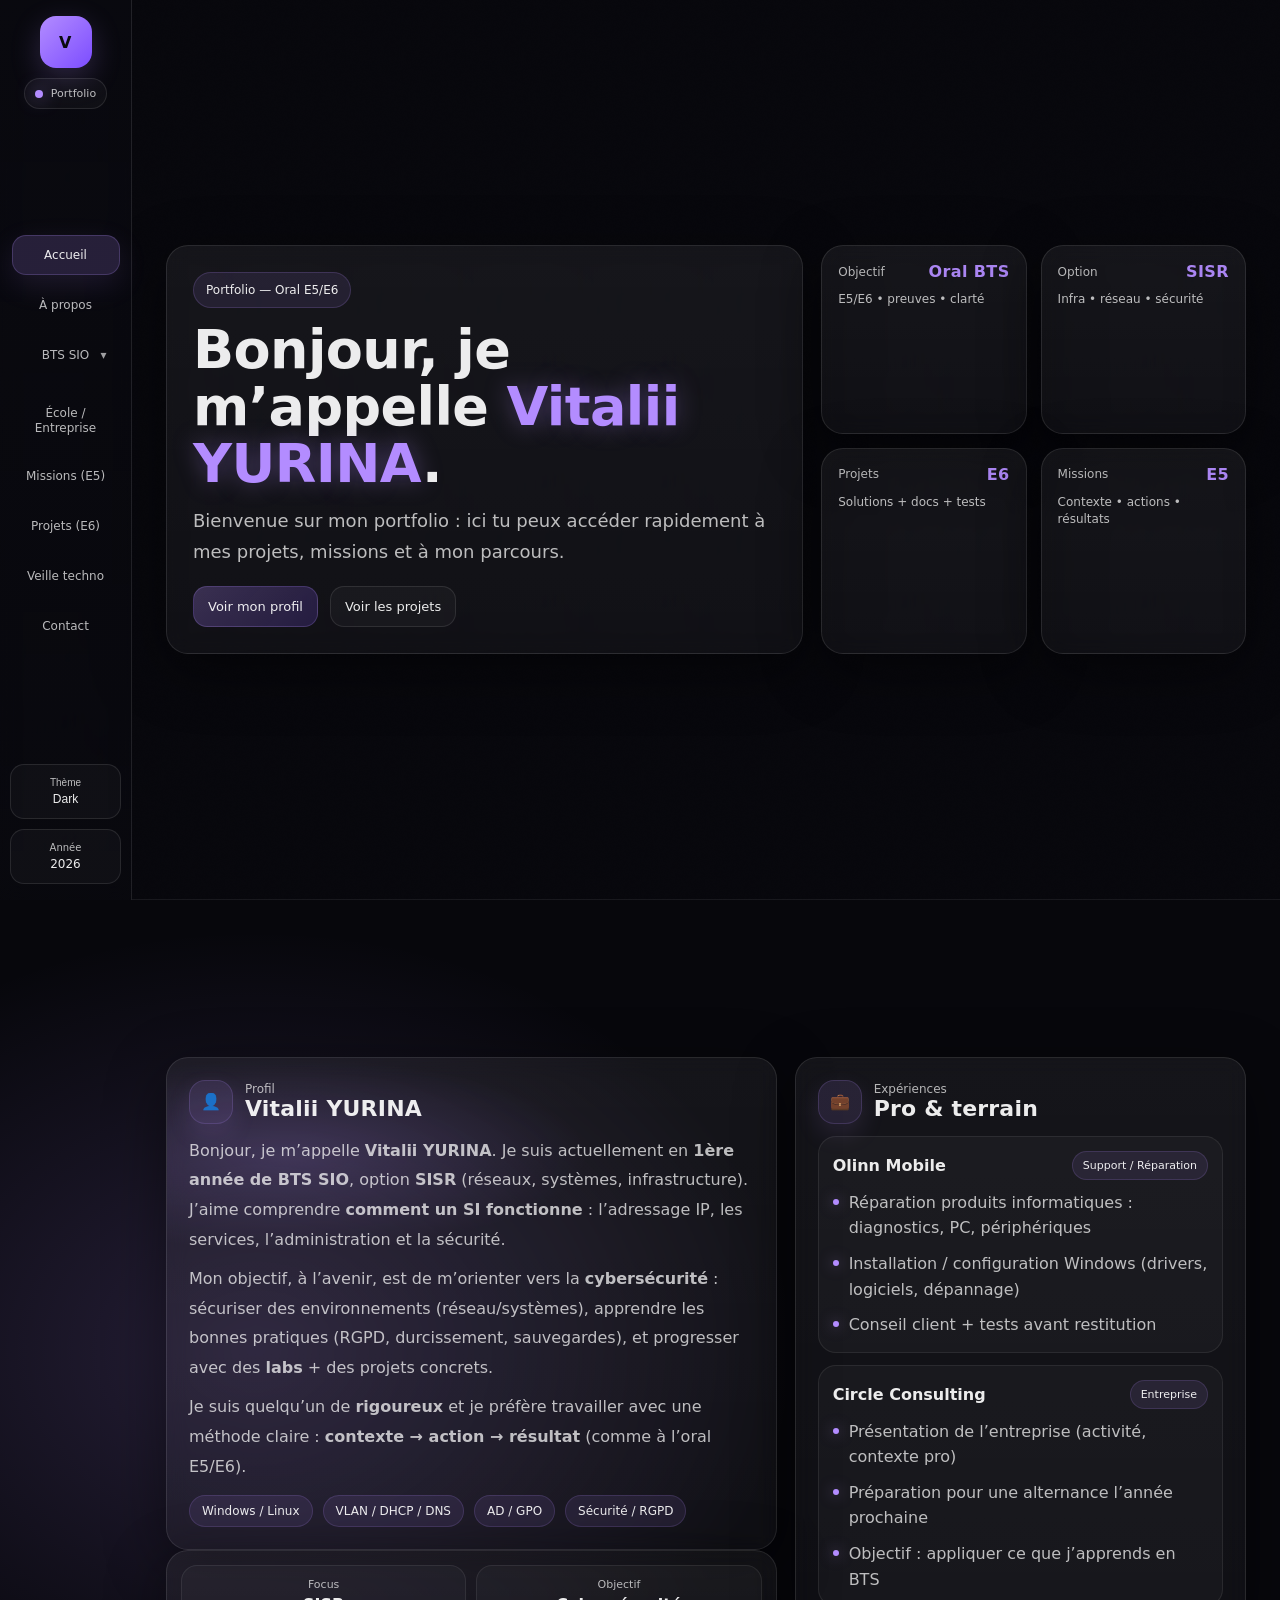
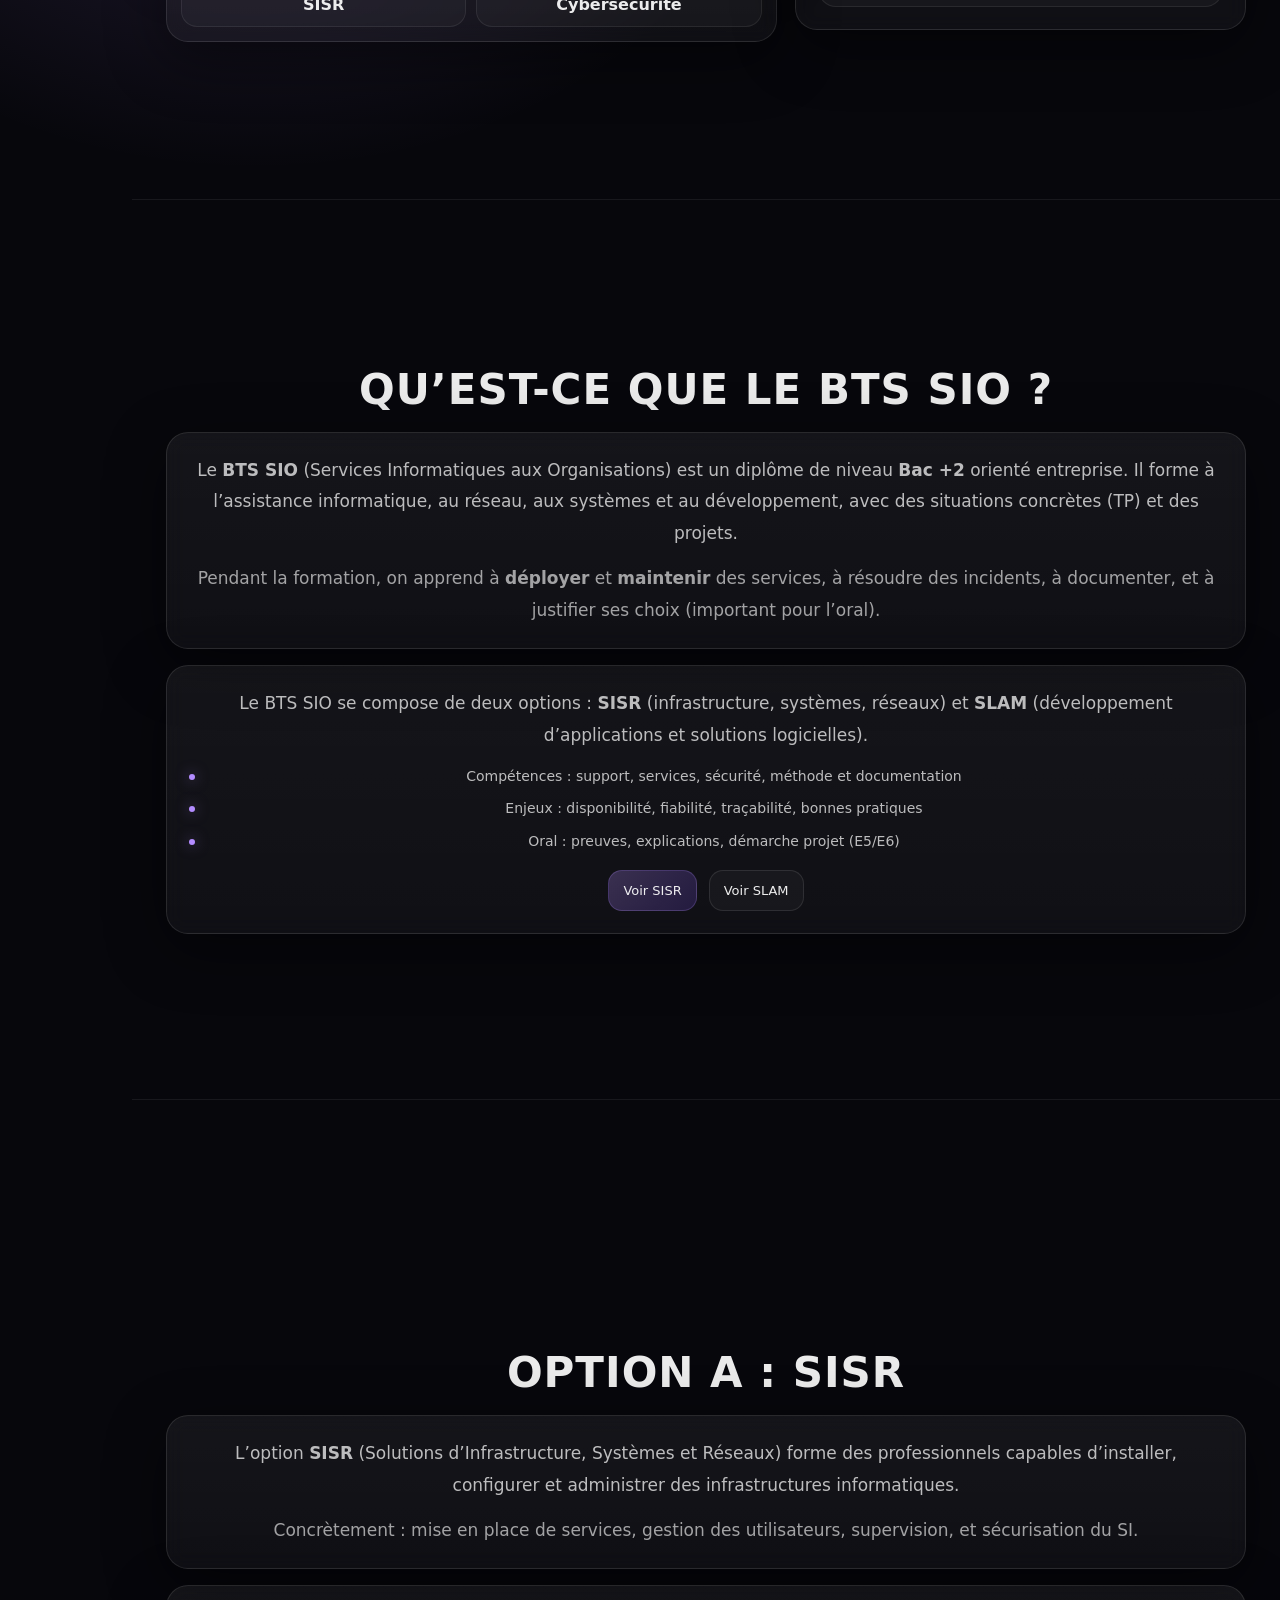
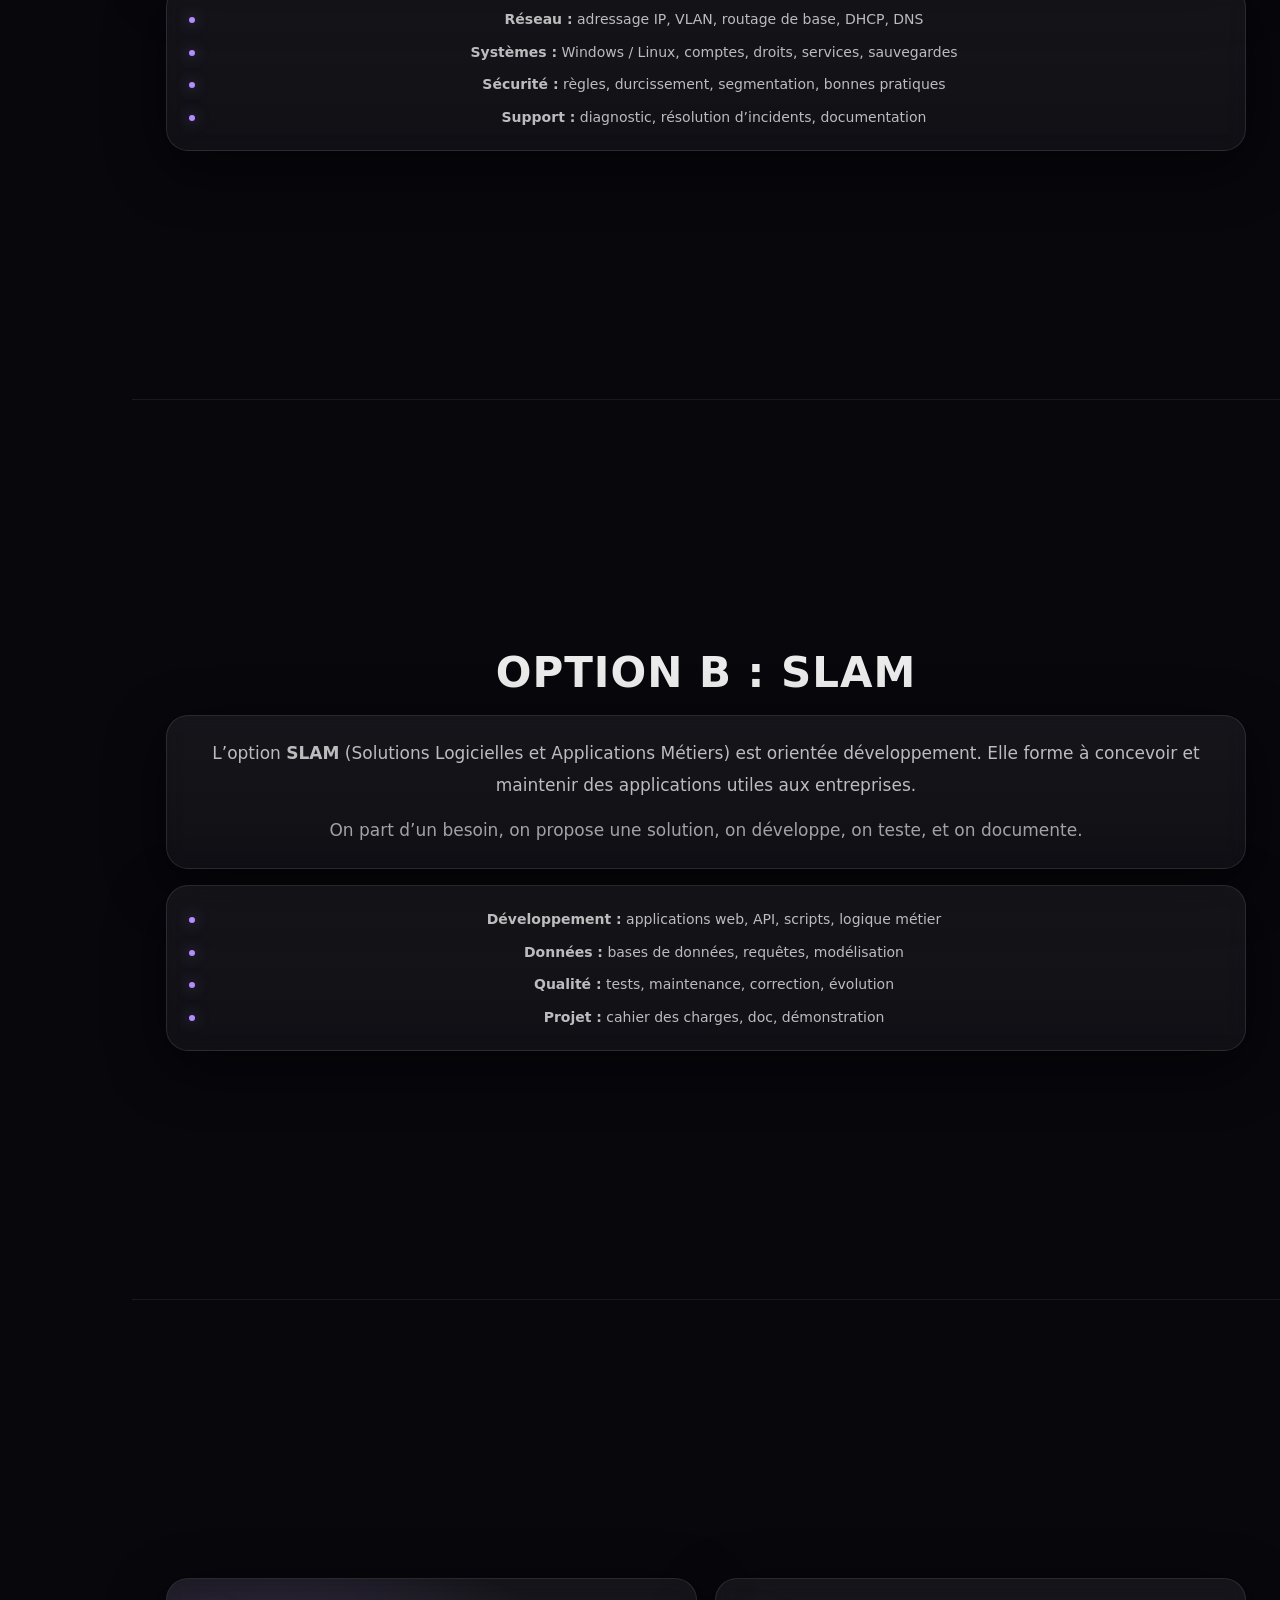
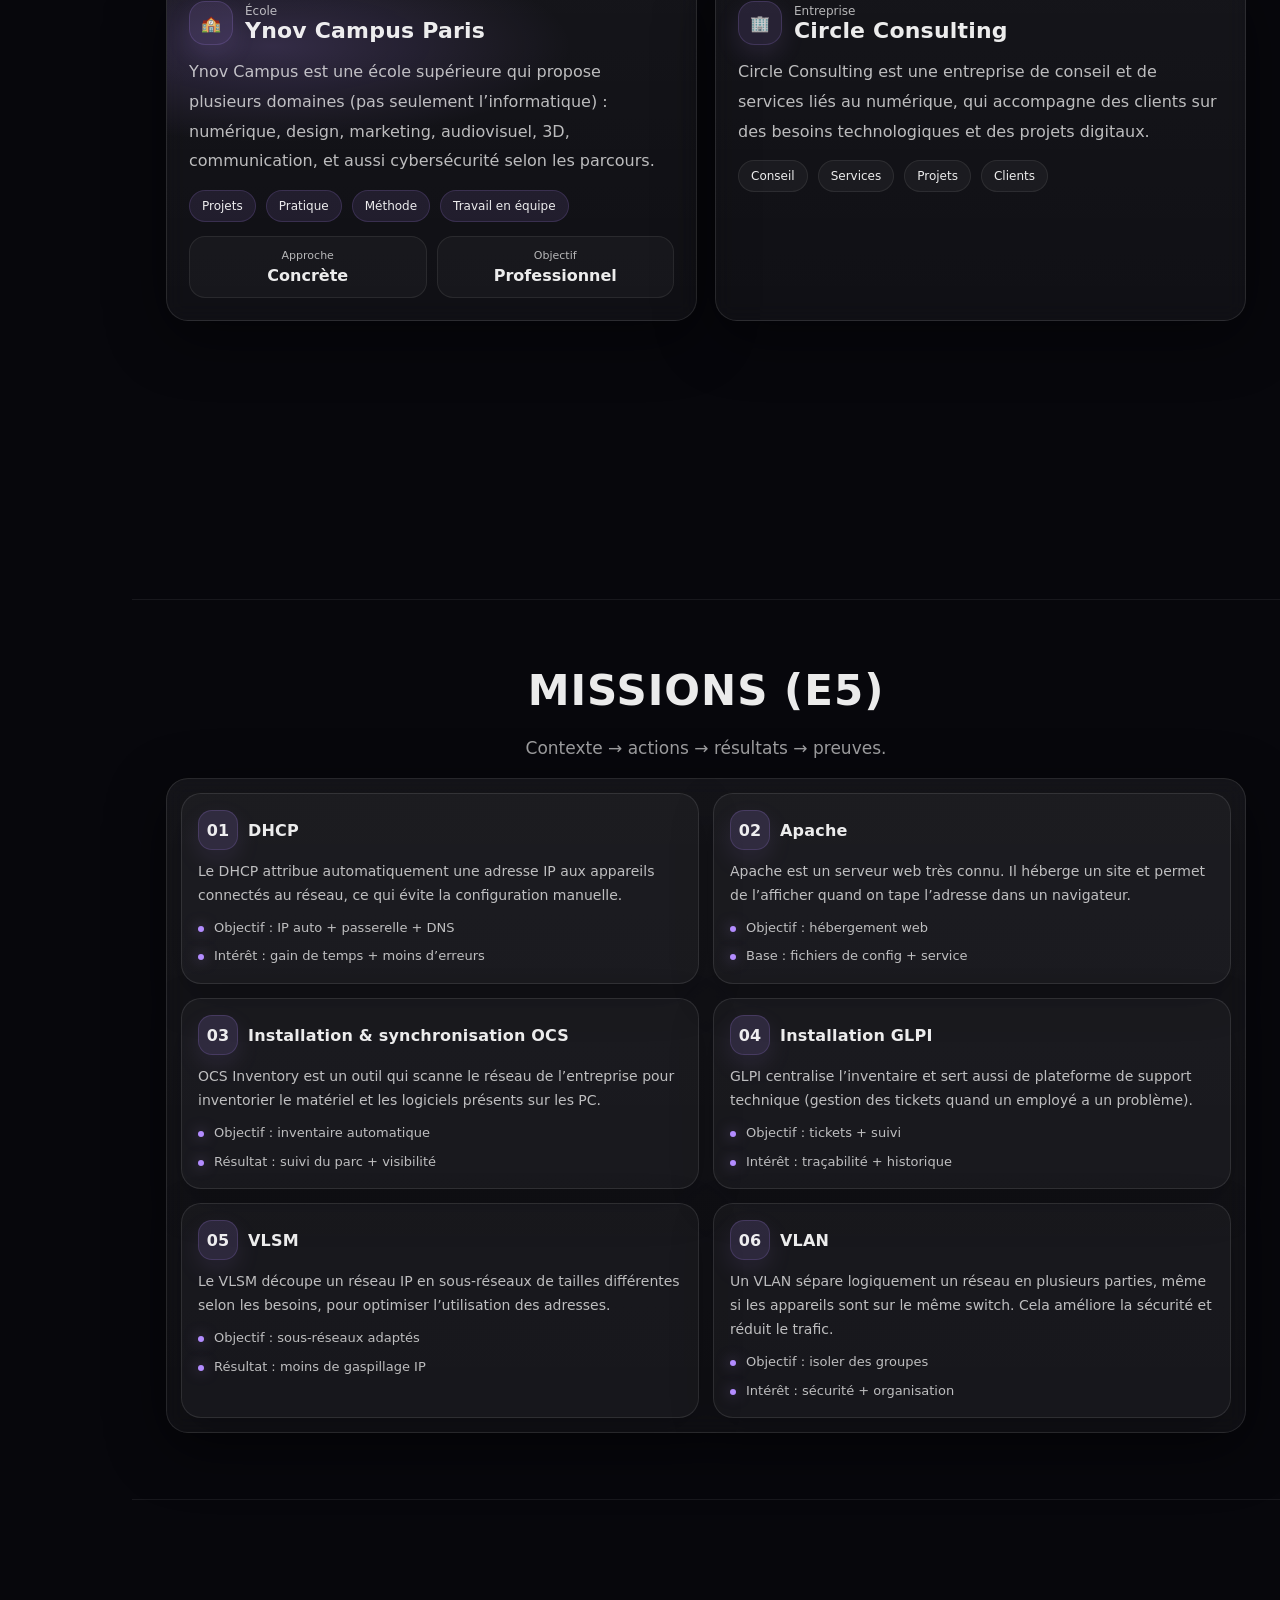
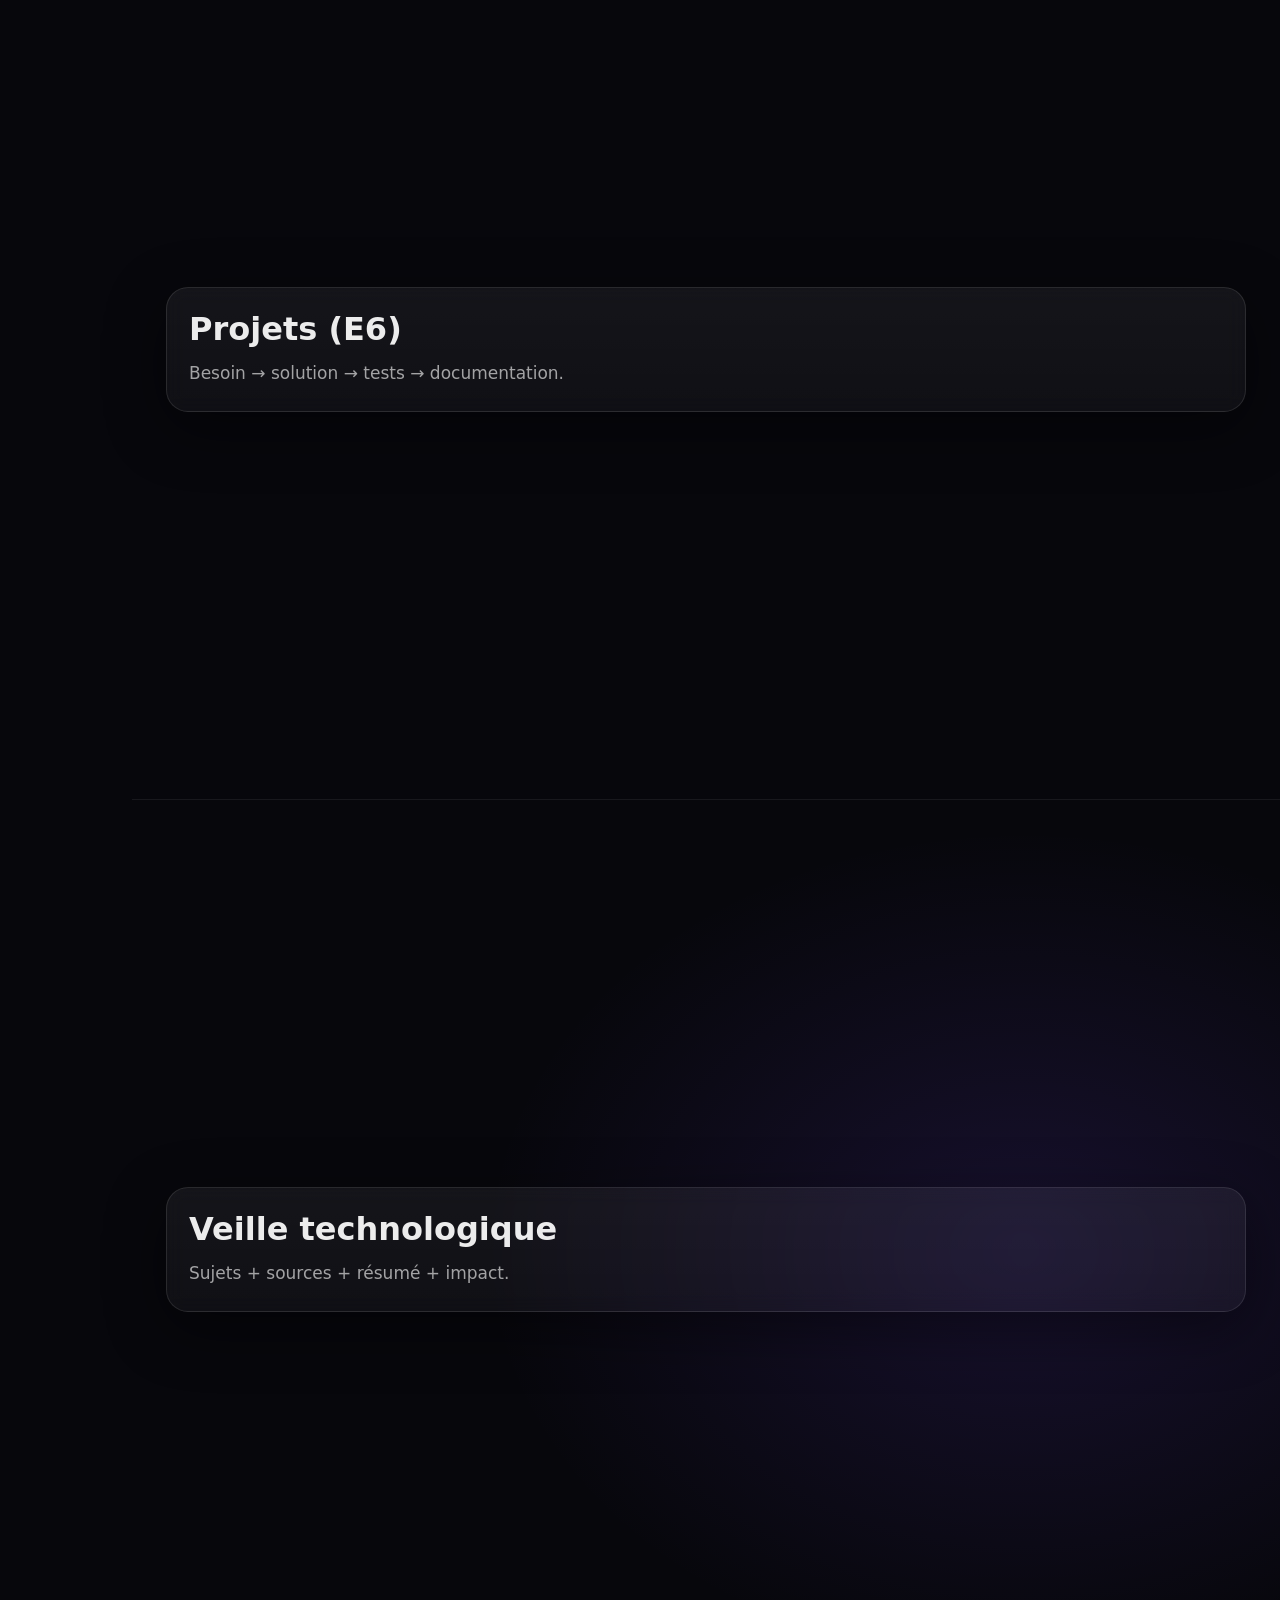
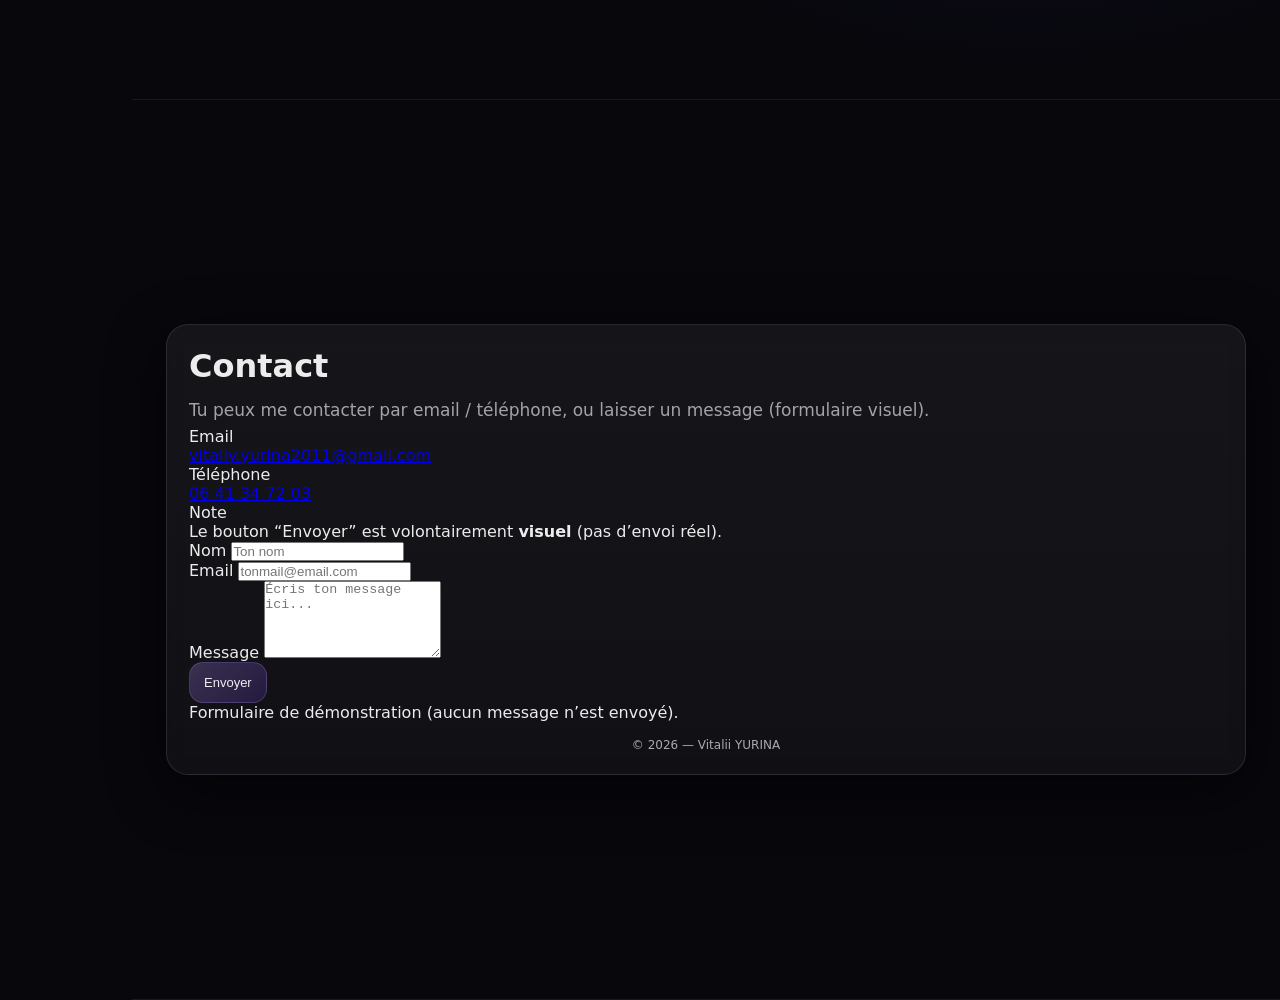
==== commit 58c9e53b: "Update index.html" ====
--- a/index.html
+++ b/index.html
@@ -117,7 +117,6 @@
       <div class="container">
         <div class="about-grid">
 
-          <!-- ✅ PROFIL (plus complet) -->
           <div class="about-left">
             <div class="glass card card-hero">
               <div class="card-top">
@@ -168,7 +167,6 @@
             </div>
           </div>
 
-          <!-- ✅ EXPÉRIENCES (ne pas toucher) -->
           <div class="about-right">
             <div class="glass card">
               <div class="card-top">
@@ -194,12 +192,12 @@
               <div class="xp2 sep">
                 <div class="xp2-head">
                   <div class="xp2-title">Circle Consulting</div>
-                  <div class="xp2-badge">IT / Infra</div>
+                  <div class="xp2-badge">Entreprise</div>
                 </div>
                 <ul class="xp2-list">
-                  <li>Support IT + gestion des tickets (incidents, demandes)</li>
-                  <li>Réseau : vérifications, basiques VLAN / DNS / DHCP</li>
-                  <li>Préparation / mise en place postes + comptes (onboarding)</li>
+                  <li>Présentation de l’entreprise (activité, contexte pro)</li>
+                  <li>Préparation pour une alternance l’année prochaine</li>
+                  <li>Objectif : appliquer ce que j’apprends en BTS</li>
                 </ul>
               </div>
             </div>
@@ -320,25 +318,25 @@
             </div>
 
             <p class="about-text">
-              Je suis en <strong>BTS SIO</strong> (option <strong>SISR</strong>). La formation est orientée
-              pratique : réseaux, systèmes, sécurité, et préparation à l’oral <strong>E5/E6</strong>.
+              Ynov Campus est une école supérieure qui propose plusieurs domaines (pas seulement l’informatique) :
+              numérique, design, marketing, audiovisuel, 3D, communication, et aussi cybersécurité selon les parcours.
             </p>
 
             <div class="tags tags-strong">
-              <span class="tag">Réseaux</span>
-              <span class="tag">Systèmes</span>
-              <span class="tag">Cybersécurité</span>
               <span class="tag">Projets</span>
+              <span class="tag">Pratique</span>
+              <span class="tag">Méthode</span>
+              <span class="tag">Travail en équipe</span>
             </div>
 
             <div class="mini-row two mt">
               <div class="mini-pill">
+                <div class="mini-k">Approche</div>
+                <div class="mini-v">Concrète</div>
+              </div>
+              <div class="mini-pill">
                 <div class="mini-k">Objectif</div>
-                <div class="mini-v">Structuré</div>
-              </div>
-              <div class="mini-pill">
-                <div class="mini-k">Méthode</div>
-                <div class="mini-v">Pratique</div>
+                <div class="mini-v">Professionnel</div>
               </div>
             </div>
           </div>
@@ -353,28 +351,15 @@
             </div>
 
             <p class="about-text">
-              En alternance, je fais du <strong>support IT</strong> et j’interviens sur des besoins
-              <strong>infra</strong> : tickets, préparation de postes, et vérifications réseau
-              (VLAN/DNS/DHCP selon les cas).
-            </p>
-
-            <div class="xp2">
-              <div class="xp2-head">
-                <div class="xp2-title">Ce que je fais concrètement</div>
-                <div class="xp2-badge">Alternance</div>
-              </div>
-              <ul class="xp2-list">
-                <li>Gestion des incidents et demandes (outil tickets)</li>
-                <li>Mise en place de postes / comptes + onboarding</li>
-                <li>Contrôles réseau basiques + assistance infra</li>
-              </ul>
-            </div>
+              Circle Consulting est une entreprise de conseil et de services liés au numérique, qui accompagne des clients
+              sur des besoins technologiques et des projets digitaux.
+            </p>
 
             <div class="tags mt tags-soft">
-              <span class="tag">Support</span>
-              <span class="tag">Infra</span>
-              <span class="tag">Tickets</span>
-              <span class="tag">Onboarding</span>
+              <span class="tag">Conseil</span>
+              <span class="tag">Services</span>
+              <span class="tag">Projets</span>
+              <span class="tag">Clients</span>
             </div>
           </div>
 
@@ -506,11 +491,61 @@
       </div>
     </section>
 
+    <!-- ✅ CONTACT (MODIFIÉ) -->
     <section id="contact" class="section">
       <div class="container">
         <div class="glass card">
-          <h2>Contact</h2>
-          <p>Email : <strong>tonmail@email.com</strong></p>
+
+          <div class="contact-head">
+            <div class="contact-title">
+              <h2>Contact</h2>
+              <p class="muted">Tu peux me contacter par email / téléphone, ou laisser un message (formulaire visuel).</p>
+            </div>
+          </div>
+
+          <div class="contact-grid">
+
+            <div class="contact-info">
+              <div class="contact-item">
+                <div class="contact-k">Email</div>
+                <a class="contact-v" href="mailto:vitaliy.yurina2011@gmail.com">vitaliy.yurina2011@gmail.com</a>
+              </div>
+
+              <div class="contact-item">
+                <div class="contact-k">Téléphone</div>
+                <a class="contact-v" href="tel:+33641347203">06 41 34 72 03</a>
+              </div>
+
+              <div class="contact-note">
+                <div class="contact-k">Note</div>
+                <div class="contact-v">
+                  Le bouton “Envoyer” est volontairement <strong>visuel</strong> (pas d’envoi réel).
+                </div>
+              </div>
+            </div>
+
+            <form class="contact-form" action="#" onsubmit="return false;">
+              <div class="field">
+                <label for="cname">Nom</label>
+                <input id="cname" type="text" placeholder="Ton nom" autocomplete="off" />
+              </div>
+
+              <div class="field">
+                <label for="cemail">Email</label>
+                <input id="cemail" type="email" placeholder="tonmail@email.com" autocomplete="off" />
+              </div>
+
+              <div class="field">
+                <label for="cmsg">Message</label>
+                <textarea id="cmsg" rows="5" placeholder="Écris ton message ici..."></textarea>
+              </div>
+
+              <button class="btn primary contact-send" type="submit">Envoyer</button>
+              <div class="contact-hint">Formulaire de démonstration (aucun message n’est envoyé).</div>
+            </form>
+
+          </div>
+
           <div class="footer">© <span id="year2"></span> — Vitalii YURINA</div>
         </div>
       </div>
@@ -520,4 +555,4 @@
 
   <script src="script.js"></script>
 </body>
-</html>+</html>
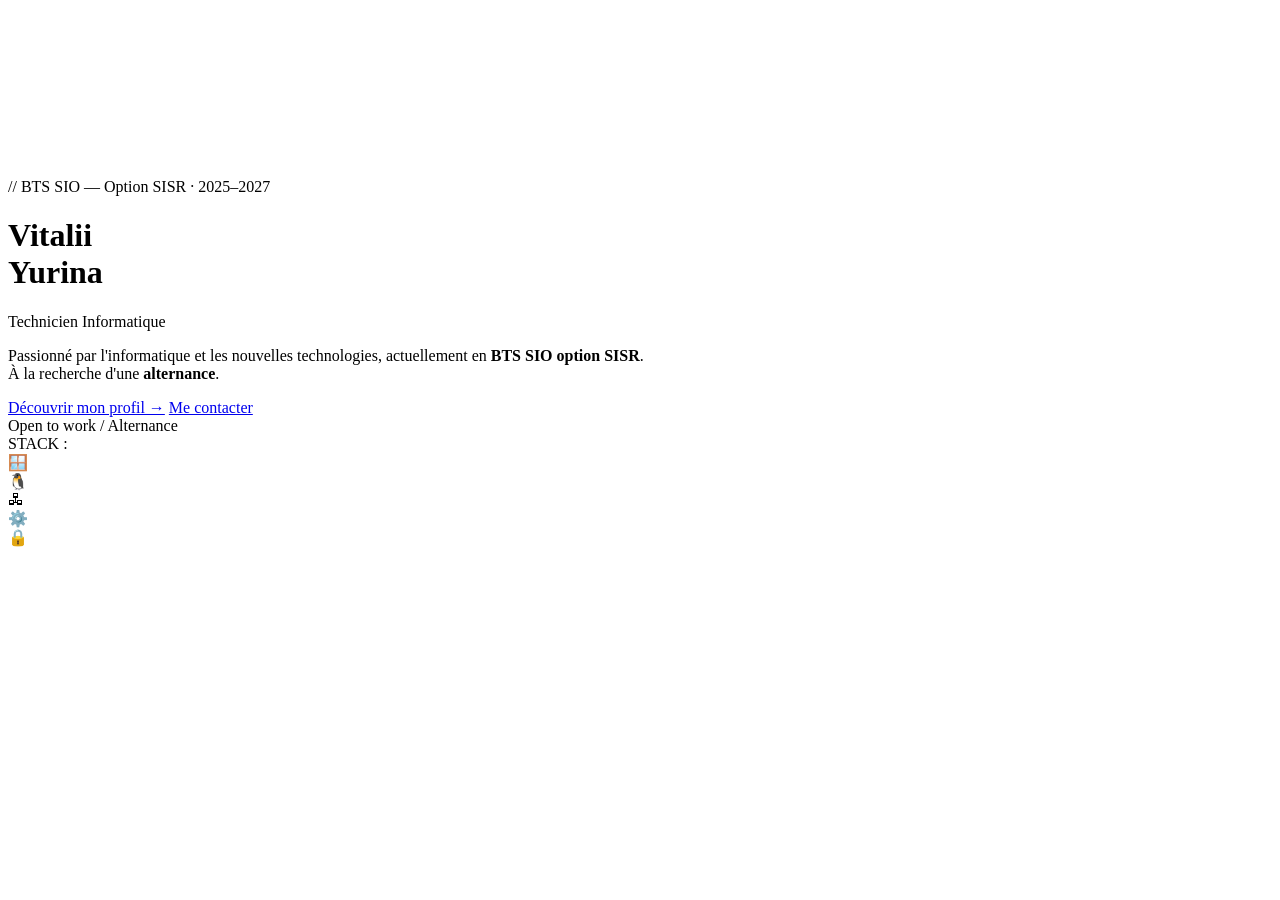
==== commit f8d609c8: "Add files via upload" ====
--- a/index.html
+++ b/index.html
@@ -1,558 +1,45 @@
-<!DOCTYPE html>
-<html lang="fr">
-<head>
-  <meta charset="UTF-8" />
-  <meta name="viewport" content="width=device-width, initial-scale=1.0" />
-  <title>Portfolio — Vitalii YURINA</title>
-  <link rel="stylesheet" href="style.css" />
-</head>
-
-<body>
-  <div class="bg-grid"></div>
-  <div class="noise"></div>
-  <div id="spot" aria-hidden="true"></div>
-
-  <aside class="sidebar">
-    <div class="side-top">
-      <div class="avatar" title="Vitalii">V</div>
-
-      <div class="status" title="Site actif">
-        <span class="dot dot-blink"></span>
-        <span class="txt">Portfolio</span>
-      </div>
-    </div>
-
-    <nav class="menu">
-      <a class="nav-link active" href="#accueil">Accueil</a>
-      <a class="nav-link" href="#apropos">À propos</a>
-
-      <a class="nav-link nav-bts" href="#bts" id="btsLink" aria-expanded="false">
-        <span class="nav-bts-text">BTS SIO</span>
-        <span class="chev" aria-hidden="true">▾</span>
-      </a>
-
-      <div class="submenu" id="btsSub" aria-hidden="true">
-        <a class="nav-link sub-link" href="#sisr">SISR</a>
-        <a class="nav-link sub-link" href="#slam">SLAM</a>
-      </div>
-
-      <a class="nav-link" href="#ecole">École / Entreprise</a>
-      <a class="nav-link" href="#missions">Missions (E5)</a>
-      <a class="nav-link" href="#projets">Projets (E6)</a>
-      <a class="nav-link" href="#veille">Veille techno</a>
-      <a class="nav-link" href="#contact">Contact</a>
-    </nav>
-
-    <div class="side-bottom">
-      <button class="mini mini-btn" id="themeToggle" type="button" aria-pressed="false">
-        <div class="mini-title">Thème</div>
-        <div class="mini-value" id="themeLabel">Dark</div>
-      </button>
-
-      <div class="mini">
-        <div class="mini-title">Année</div>
-        <div class="mini-value"><span id="year"></span></div>
-      </div>
-    </div>
-  </aside>
-
-  <main class="main">
-
-    <section id="accueil" class="section hero">
-      <div class="container">
-        <div class="hero-card glass">
-          <div class="badge">Portfolio — Oral E5/E6</div>
-
-          <h1>Bonjour, je m’appelle <span class="neon">Vitalii YURINA</span>.</h1>
-
-          <p class="lead">
-            Bienvenue sur mon portfolio : ici tu peux accéder rapidement à mes projets, missions
-            et à mon parcours.
-          </p>
-
-          <div class="cta">
-            <a class="btn primary" href="#apropos">Voir mon profil</a>
-            <a class="btn" href="#projets">Voir les projets</a>
-          </div>
-        </div>
-
-        <div class="hero-panels">
-          <div class="panel glass">
-            <div class="panel-top">
-              <div class="panel-k">Objectif</div>
-              <div class="panel-v neon-soft">Oral BTS</div>
-            </div>
-            <div class="panel-desc">E5/E6 • preuves • clarté</div>
-          </div>
-
-          <div class="panel glass">
-            <div class="panel-top">
-              <div class="panel-k">Option</div>
-              <div class="panel-v neon-soft">SISR</div>
-            </div>
-            <div class="panel-desc">Infra • réseau • sécurité</div>
-          </div>
-
-          <div class="panel glass">
-            <div class="panel-top">
-              <div class="panel-k">Projets</div>
-              <div class="panel-v neon-soft">E6</div>
-            </div>
-            <div class="panel-desc">Solutions + docs + tests</div>
-          </div>
-
-          <div class="panel glass">
-            <div class="panel-top">
-              <div class="panel-k">Missions</div>
-              <div class="panel-v neon-soft">E5</div>
-            </div>
-            <div class="panel-desc">Contexte • actions • résultats</div>
-          </div>
-        </div>
-      </div>
-    </section>
-
-    <!-- À PROPOS -->
-    <section id="apropos" class="section">
-      <div class="container">
-        <div class="about-grid">
-
-          <div class="about-left">
-            <div class="glass card card-hero">
-              <div class="card-top">
-                <div class="card-icon">👤</div>
-                <div>
-                  <div class="card-k">Profil</div>
-                  <div class="card-v">Vitalii YURINA</div>
-                </div>
-              </div>
-
-              <p class="about-text">
-                Bonjour, je m’appelle <strong>Vitalii YURINA</strong>. Je suis actuellement en
-                <strong>1ère année de BTS SIO</strong>, option <strong>SISR</strong> (réseaux, systèmes, infrastructure).
-                J’aime comprendre <strong>comment un SI fonctionne</strong> : l’adressage IP, les services, l’administration
-                et la sécurité.
-              </p>
-
-              <p class="about-text">
-                Mon objectif, à l’avenir, est de m’orienter vers la <strong>cybersécurité</strong> :
-                sécuriser des environnements (réseau/systèmes), apprendre les bonnes pratiques (RGPD, durcissement, sauvegardes),
-                et progresser avec des <strong>labs</strong> + des projets concrets.
-              </p>
-
-              <p class="about-text">
-                Je suis quelqu’un de <strong>rigoureux</strong> et je préfère travailler avec une méthode claire :
-                <strong>contexte → action → résultat</strong> (comme à l’oral E5/E6).
-              </p>
-
-              <div class="tags tags-strong">
-                <span class="tag">Windows / Linux</span>
-                <span class="tag">VLAN / DHCP / DNS</span>
-                <span class="tag">AD / GPO</span>
-                <span class="tag">Sécurité / RGPD</span>
-              </div>
-            </div>
-
-            <div class="glass card card-mini">
-              <div class="mini-row two">
-                <div class="mini-pill">
-                  <div class="mini-k">Focus</div>
-                  <div class="mini-v">SISR</div>
-                </div>
-                <div class="mini-pill">
-                  <div class="mini-k">Objectif</div>
-                  <div class="mini-v">Cybersécurité</div>
-                </div>
-              </div>
-            </div>
-          </div>
-
-          <div class="about-right">
-            <div class="glass card">
-              <div class="card-top">
-                <div class="card-icon">💼</div>
-                <div>
-                  <div class="card-k">Expériences</div>
-                  <div class="card-v">Pro & terrain</div>
-                </div>
-              </div>
-
-              <div class="xp2">
-                <div class="xp2-head">
-                  <div class="xp2-title">Olinn Mobile</div>
-                  <div class="xp2-badge">Support / Réparation</div>
-                </div>
-                <ul class="xp2-list">
-                  <li>Réparation produits informatiques : diagnostics, PC, périphériques</li>
-                  <li>Installation / configuration Windows (drivers, logiciels, dépannage)</li>
-                  <li>Conseil client + tests avant restitution</li>
-                </ul>
-              </div>
-
-              <div class="xp2 sep">
-                <div class="xp2-head">
-                  <div class="xp2-title">Circle Consulting</div>
-                  <div class="xp2-badge">Entreprise</div>
-                </div>
-                <ul class="xp2-list">
-                  <li>Présentation de l’entreprise (activité, contexte pro)</li>
-                  <li>Préparation pour une alternance l’année prochaine</li>
-                  <li>Objectif : appliquer ce que j’apprends en BTS</li>
-                </ul>
-              </div>
-            </div>
-          </div>
-
-        </div>
-      </div>
-    </section>
-
-    <!-- BTS -->
-    <section id="bts" class="section">
-      <div class="container center">
-        <h2 class="big-title">Qu’est-ce que le BTS SIO ?</h2>
-
-        <div class="stack">
-          <div class="glass card">
-            <p>
-              Le <strong>BTS SIO</strong> (Services Informatiques aux Organisations) est un diplôme de niveau
-              <strong>Bac +2</strong> orienté entreprise. Il forme à l’assistance informatique, au réseau,
-              aux systèmes et au développement, avec des situations concrètes (TP) et des projets.
-            </p>
-            <p class="muted mt">
-              Pendant la formation, on apprend à <strong>déployer</strong> et <strong>maintenir</strong> des services,
-              à résoudre des incidents, à documenter, et à justifier ses choix (important pour l’oral).
-            </p>
-          </div>
-
-          <div class="glass card">
-            <p>
-              Le BTS SIO se compose de deux options :
-              <strong>SISR</strong> (infrastructure, systèmes, réseaux) et <strong>SLAM</strong>
-              (développement d’applications et solutions logicielles).
-            </p>
-
-            <ul class="info-list mt">
-              <li>Compétences : support, services, sécurité, méthode et documentation</li>
-              <li>Enjeux : disponibilité, fiabilité, traçabilité, bonnes pratiques</li>
-              <li>Oral : preuves, explications, démarche projet (E5/E6)</li>
-            </ul>
-
-            <div class="cta center-cta">
-              <a class="btn primary" href="#sisr">Voir SISR</a>
-              <a class="btn" href="#slam">Voir SLAM</a>
-            </div>
-          </div>
-        </div>
-      </div>
-    </section>
-
-    <!-- SISR -->
-    <section id="sisr" class="section">
-      <div class="container center">
-        <h2 class="big-title">Option A : SISR</h2>
-
-        <div class="stack">
-          <div class="glass card center">
-            <p>
-              L’option <strong>SISR</strong> (Solutions d’Infrastructure, Systèmes et Réseaux) forme des professionnels
-              capables d’installer, configurer et administrer des infrastructures informatiques.
-            </p>
-            <p class="muted mt">
-              Concrètement : mise en place de services, gestion des utilisateurs, supervision, et sécurisation du SI.
-            </p>
-          </div>
-
-          <div class="glass card">
-            <ul class="info-list">
-              <li><strong>Réseau :</strong> adressage IP, VLAN, routage de base, DHCP, DNS</li>
-              <li><strong>Systèmes :</strong> Windows / Linux, comptes, droits, services, sauvegardes</li>
-              <li><strong>Sécurité :</strong> règles, durcissement, segmentation, bonnes pratiques</li>
-              <li><strong>Support :</strong> diagnostic, résolution d’incidents, documentation</li>
-            </ul>
-          </div>
-        </div>
-      </div>
-    </section>
-
-    <!-- SLAM -->
-    <section id="slam" class="section">
-      <div class="container center">
-        <h2 class="big-title">Option B : SLAM</h2>
-
-        <div class="stack">
-          <div class="glass card center">
-            <p>
-              L’option <strong>SLAM</strong> (Solutions Logicielles et Applications Métiers) est orientée développement.
-              Elle forme à concevoir et maintenir des applications utiles aux entreprises.
-            </p>
-            <p class="muted mt">
-              On part d’un besoin, on propose une solution, on développe, on teste, et on documente.
-            </p>
-          </div>
-
-          <div class="glass card">
-            <ul class="info-list">
-              <li><strong>Développement :</strong> applications web, API, scripts, logique métier</li>
-              <li><strong>Données :</strong> bases de données, requêtes, modélisation</li>
-              <li><strong>Qualité :</strong> tests, maintenance, correction, évolution</li>
-              <li><strong>Projet :</strong> cahier des charges, doc, démonstration</li>
-            </ul>
-          </div>
-        </div>
-      </div>
-    </section>
-
-    <!-- ÉCOLE / ENTREPRISE -->
-    <section id="ecole" class="section">
-      <div class="container">
-        <div class="split-grid">
-
-          <div class="glass card card-hero">
-            <div class="card-top">
-              <div class="card-icon">🏫</div>
-              <div>
-                <div class="card-k">École</div>
-                <div class="card-v">Ynov Campus Paris</div>
-              </div>
-            </div>
-
-            <p class="about-text">
-              Ynov Campus est une école supérieure qui propose plusieurs domaines (pas seulement l’informatique) :
-              numérique, design, marketing, audiovisuel, 3D, communication, et aussi cybersécurité selon les parcours.
-            </p>
-
-            <div class="tags tags-strong">
-              <span class="tag">Projets</span>
-              <span class="tag">Pratique</span>
-              <span class="tag">Méthode</span>
-              <span class="tag">Travail en équipe</span>
-            </div>
-
-            <div class="mini-row two mt">
-              <div class="mini-pill">
-                <div class="mini-k">Approche</div>
-                <div class="mini-v">Concrète</div>
-              </div>
-              <div class="mini-pill">
-                <div class="mini-k">Objectif</div>
-                <div class="mini-v">Professionnel</div>
-              </div>
-            </div>
-          </div>
-
-          <div class="glass card">
-            <div class="card-top">
-              <div class="card-icon">🏢</div>
-              <div>
-                <div class="card-k">Entreprise</div>
-                <div class="card-v">Circle Consulting</div>
-              </div>
-            </div>
-
-            <p class="about-text">
-              Circle Consulting est une entreprise de conseil et de services liés au numérique, qui accompagne des clients
-              sur des besoins technologiques et des projets digitaux.
-            </p>
-
-            <div class="tags mt tags-soft">
-              <span class="tag">Conseil</span>
-              <span class="tag">Services</span>
-              <span class="tag">Projets</span>
-              <span class="tag">Clients</span>
-            </div>
-          </div>
-
-        </div>
-      </div>
-    </section>
-
-    <!-- MISSIONS -->
-    <section id="missions" class="section">
-      <div class="container">
-        <div class="missions-head center">
-          <h2 class="big-title">Missions (E5)</h2>
-          <p class="muted">Contexte → actions → résultats → preuves.</p>
-        </div>
-
-        <div class="missions-wrap glass">
-          <div class="missions-grid">
-
-            <article class="mission-card">
-              <div class="mission-top">
-                <div class="mission-num">01</div>
-                <div class="mission-title">DHCP</div>
-              </div>
-              <p class="mission-text">
-                Le DHCP attribue automatiquement une adresse IP aux appareils connectés au réseau,
-                ce qui évite la configuration manuelle.
-              </p>
-              <ul class="mission-list">
-                <li>Objectif : IP auto + passerelle + DNS</li>
-                <li>Intérêt : gain de temps + moins d’erreurs</li>
-              </ul>
-            </article>
-
-            <article class="mission-card">
-              <div class="mission-top">
-                <div class="mission-num">02</div>
-                <div class="mission-title">Apache</div>
-              </div>
-              <p class="mission-text">
-                Apache est un serveur web très connu. Il héberge un site et permet de l’afficher
-                quand on tape l’adresse dans un navigateur.
-              </p>
-              <ul class="mission-list">
-                <li>Objectif : hébergement web</li>
-                <li>Base : fichiers de config + service</li>
-              </ul>
-            </article>
-
-            <article class="mission-card">
-              <div class="mission-top">
-                <div class="mission-num">03</div>
-                <div class="mission-title">Installation & synchronisation OCS</div>
-              </div>
-              <p class="mission-text">
-                OCS Inventory est un outil qui scanne le réseau de l’entreprise pour inventorier
-                le matériel et les logiciels présents sur les PC.
-              </p>
-              <ul class="mission-list">
-                <li>Objectif : inventaire automatique</li>
-                <li>Résultat : suivi du parc + visibilité</li>
-              </ul>
-            </article>
-
-            <article class="mission-card">
-              <div class="mission-top">
-                <div class="mission-num">04</div>
-                <div class="mission-title">Installation GLPI</div>
-              </div>
-              <p class="mission-text">
-                GLPI centralise l’inventaire et sert aussi de plateforme de support technique
-                (gestion des tickets quand un employé a un problème).
-              </p>
-              <ul class="mission-list">
-                <li>Objectif : tickets + suivi</li>
-                <li>Intérêt : traçabilité + historique</li>
-              </ul>
-            </article>
-
-            <article class="mission-card">
-              <div class="mission-top">
-                <div class="mission-num">05</div>
-                <div class="mission-title">VLSM</div>
-              </div>
-              <p class="mission-text">
-                Le VLSM découpe un réseau IP en sous-réseaux de tailles différentes selon les besoins,
-                pour optimiser l’utilisation des adresses.
-              </p>
-              <ul class="mission-list">
-                <li>Objectif : sous-réseaux adaptés</li>
-                <li>Résultat : moins de gaspillage IP</li>
-              </ul>
-            </article>
-
-            <article class="mission-card">
-              <div class="mission-top">
-                <div class="mission-num">06</div>
-                <div class="mission-title">VLAN</div>
-              </div>
-              <p class="mission-text">
-                Un VLAN sépare logiquement un réseau en plusieurs parties, même si les appareils sont
-                sur le même switch. Cela améliore la sécurité et réduit le trafic.
-              </p>
-              <ul class="mission-list">
-                <li>Objectif : isoler des groupes</li>
-                <li>Intérêt : sécurité + organisation</li>
-              </ul>
-            </article>
-
-          </div>
-        </div>
-      </div>
-    </section>
-
-    <section id="projets" class="section">
-      <div class="container">
-        <div class="glass card">
-          <h2>Projets (E6)</h2>
-          <p class="muted">Besoin → solution → tests → documentation.</p>
-        </div>
-      </div>
-    </section>
-
-    <section id="veille" class="section">
-      <div class="container">
-        <div class="glass card">
-          <h2>Veille technologique</h2>
-          <p class="muted">Sujets + sources + résumé + impact.</p>
-        </div>
-      </div>
-    </section>
-
-    <!-- ✅ CONTACT (MODIFIÉ) -->
-    <section id="contact" class="section">
-      <div class="container">
-        <div class="glass card">
-
-          <div class="contact-head">
-            <div class="contact-title">
-              <h2>Contact</h2>
-              <p class="muted">Tu peux me contacter par email / téléphone, ou laisser un message (formulaire visuel).</p>
-            </div>
-          </div>
-
-          <div class="contact-grid">
-
-            <div class="contact-info">
-              <div class="contact-item">
-                <div class="contact-k">Email</div>
-                <a class="contact-v" href="mailto:vitaliy.yurina2011@gmail.com">vitaliy.yurina2011@gmail.com</a>
-              </div>
-
-              <div class="contact-item">
-                <div class="contact-k">Téléphone</div>
-                <a class="contact-v" href="tel:+33641347203">06 41 34 72 03</a>
-              </div>
-
-              <div class="contact-note">
-                <div class="contact-k">Note</div>
-                <div class="contact-v">
-                  Le bouton “Envoyer” est volontairement <strong>visuel</strong> (pas d’envoi réel).
-                </div>
-              </div>
-            </div>
-
-            <form class="contact-form" action="#" onsubmit="return false;">
-              <div class="field">
-                <label for="cname">Nom</label>
-                <input id="cname" type="text" placeholder="Ton nom" autocomplete="off" />
-              </div>
-
-              <div class="field">
-                <label for="cemail">Email</label>
-                <input id="cemail" type="email" placeholder="tonmail@email.com" autocomplete="off" />
-              </div>
-
-              <div class="field">
-                <label for="cmsg">Message</label>
-                <textarea id="cmsg" rows="5" placeholder="Écris ton message ici..."></textarea>
-              </div>
-
-              <button class="btn primary contact-send" type="submit">Envoyer</button>
-              <div class="contact-hint">Formulaire de démonstration (aucun message n’est envoyé).</div>
-            </form>
-
-          </div>
-
-          <div class="footer">© <span id="year2"></span> — Vitalii YURINA</div>
-        </div>
-      </div>
-    </section>
-
-  </main>
-
-  <script src="script.js"></script>
-</body>
-</html>
+<!DOCTYPE html>
+<html lang="fr">
+<head>
+  <meta charset="UTF-8"/>
+  <meta name="viewport" content="width=device-width, initial-scale=1.0"/>
+  <title>Vitalii Yurina — Portfolio BTS SIO SISR</title>
+  <meta name="description" content="Portfolio de Vitalii Yurina, étudiant en BTS SIO option SISR, à la recherche d'une alternance."/>
+  <link rel="preconnect" href="https://fonts.googleapis.com"/>
+  <link rel="preconnect" href="https://fonts.gstatic.com" crossorigin/>
+  <link href="https://fonts.googleapis.com/css2?family=Orbitron:wght@400;700;900&family=Rajdhani:wght@300;400;600&family=Share+Tech+Mono&display=swap" rel="stylesheet"/>
+  <link rel="stylesheet" href="assets/css/style.css"/>
+</head>
+<body>
+  <div class="cursor"></div><div class="cursor-trail"></div>
+  <canvas id="bg-canvas"></canvas>
+  <div class="bg-glow"></div>
+
+  <nav class="navbar" id="navbar"></nav>
+
+  <main class="hero">
+    <p class="hero-eyebrow fu" style="--d:.2s">// BTS SIO — Option SISR · 2025–2027</p>
+    <h1 class="hero-name fu" style="--d:.35s">Vitalii<br/><span>Yurina</span></h1>
+    <p class="hero-sub fu" style="--d:.5s">Technicien Informatique</p>
+    <p class="hero-desc fu" style="--d:.65s">Passionné par l'informatique et les nouvelles technologies, actuellement en <strong>BTS SIO option SISR</strong>.<br/>À la recherche d'une <strong>alternance</strong>.</p>
+    <div class="btn-row center hero-btns fu" style="--d:.8s">
+      <a href="apropos.html" class="btn btn-primary">Découvrir mon profil →</a>
+      <a href="contact.html" class="btn btn-ghost">Me contacter</a>
+    </div>
+    <div class="badge-open fu" style="--d:.95s"><span class="badge-dot"></span> Open to work / Alternance</div>
+    <div class="stack-bar fu" style="--d:1.1s">
+      <span>STACK :</span>
+      <div class="stack-items">
+        <div class="stack-item" title="Windows Server">🪟</div>
+        <div class="stack-item" title="Linux">🐧</div>
+        <div class="stack-item" title="Cisco">🖧</div>
+        <div class="stack-item" title="VMware">⚙️</div>
+        <div class="stack-item" title="Cybersécurité">🔒</div>
+      </div>
+    </div>
+  </main>
+
+  <footer class="footer" id="footer"></footer>
+  <script src="assets/js/script.js"></script>
+</body>
+</html>
